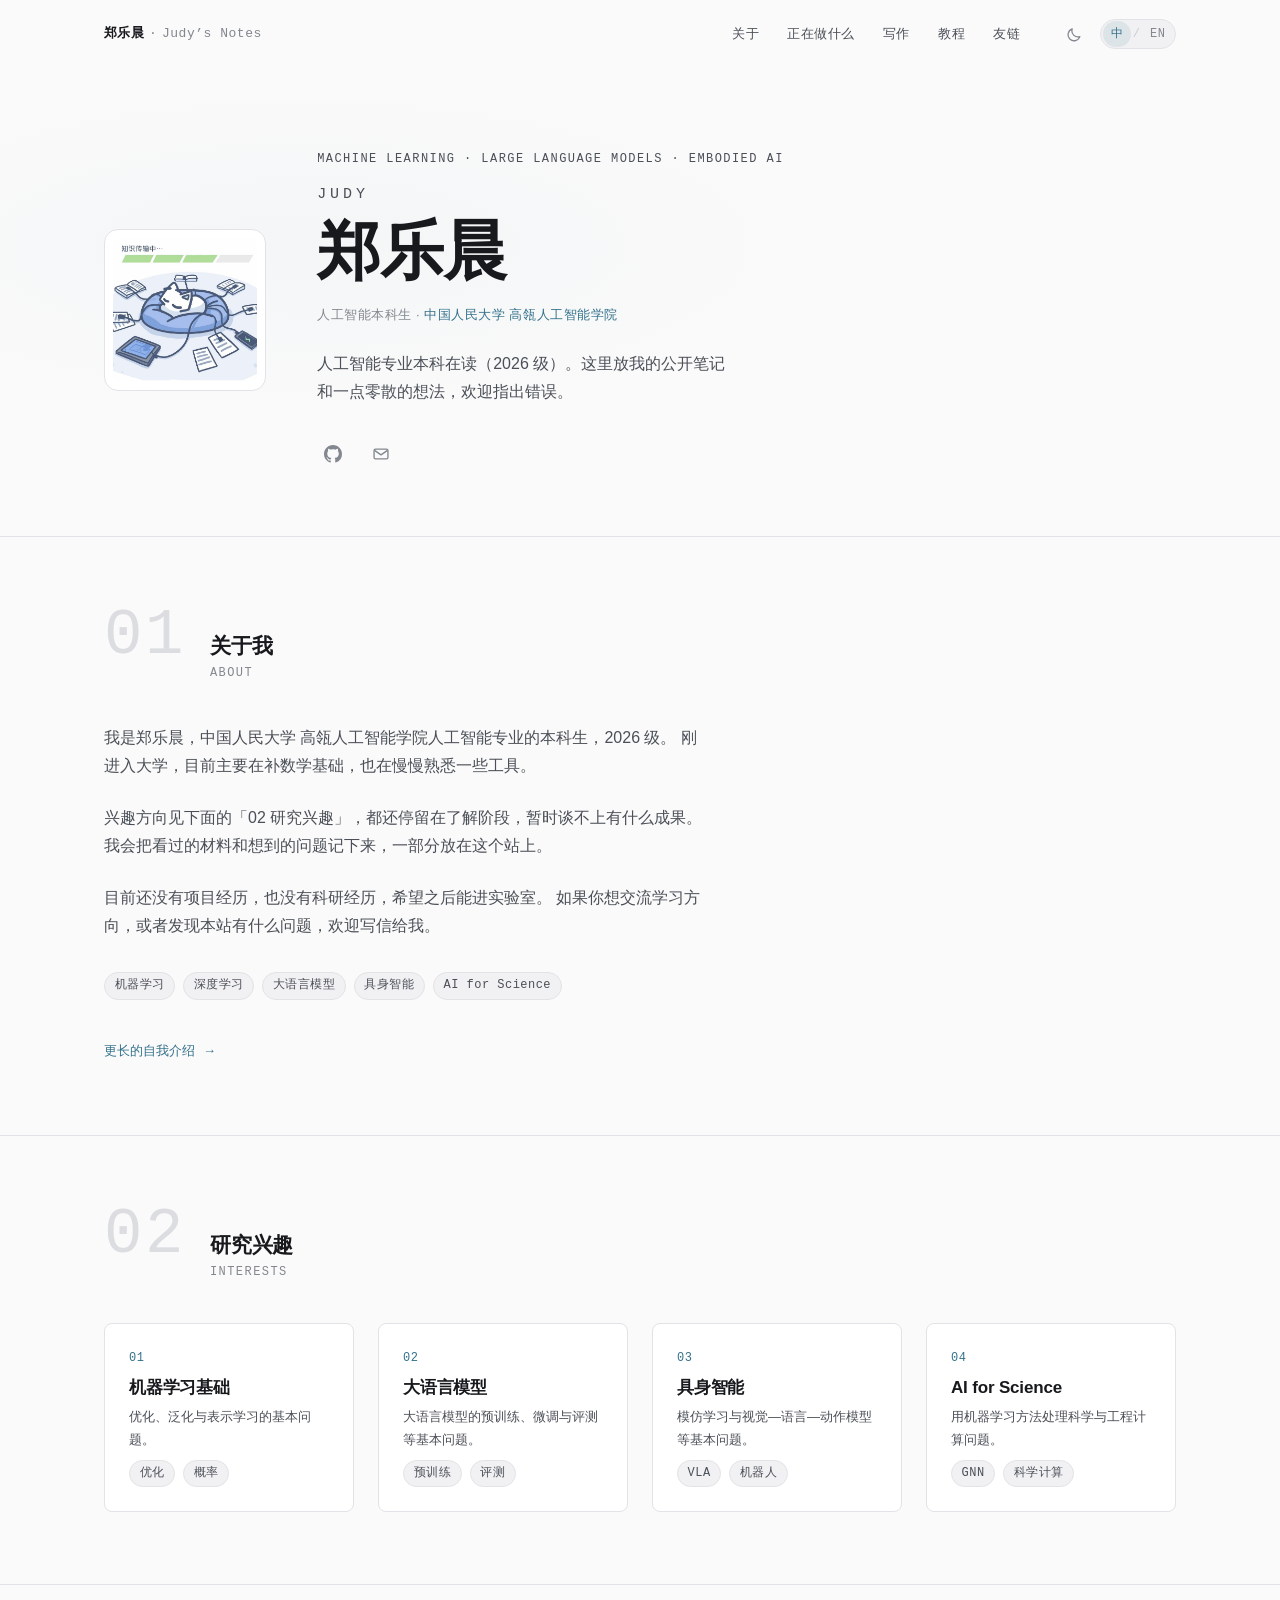
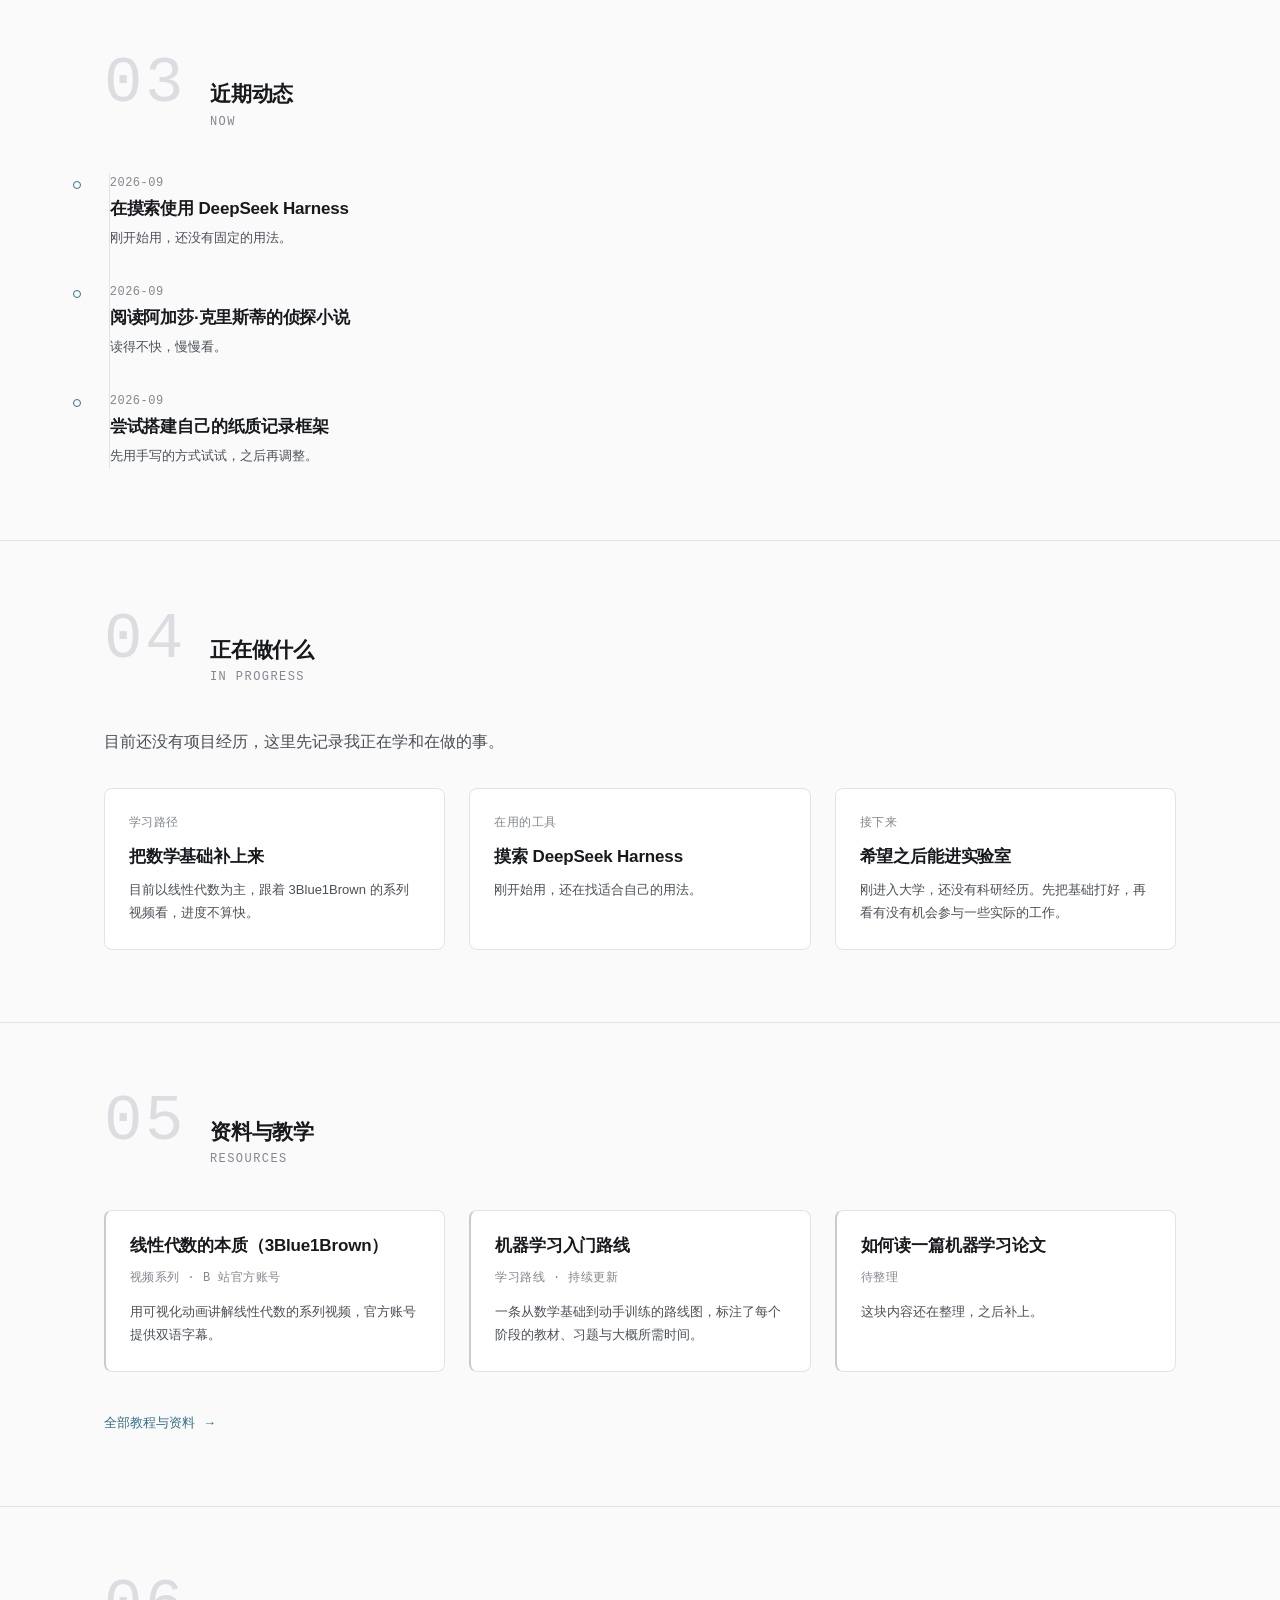
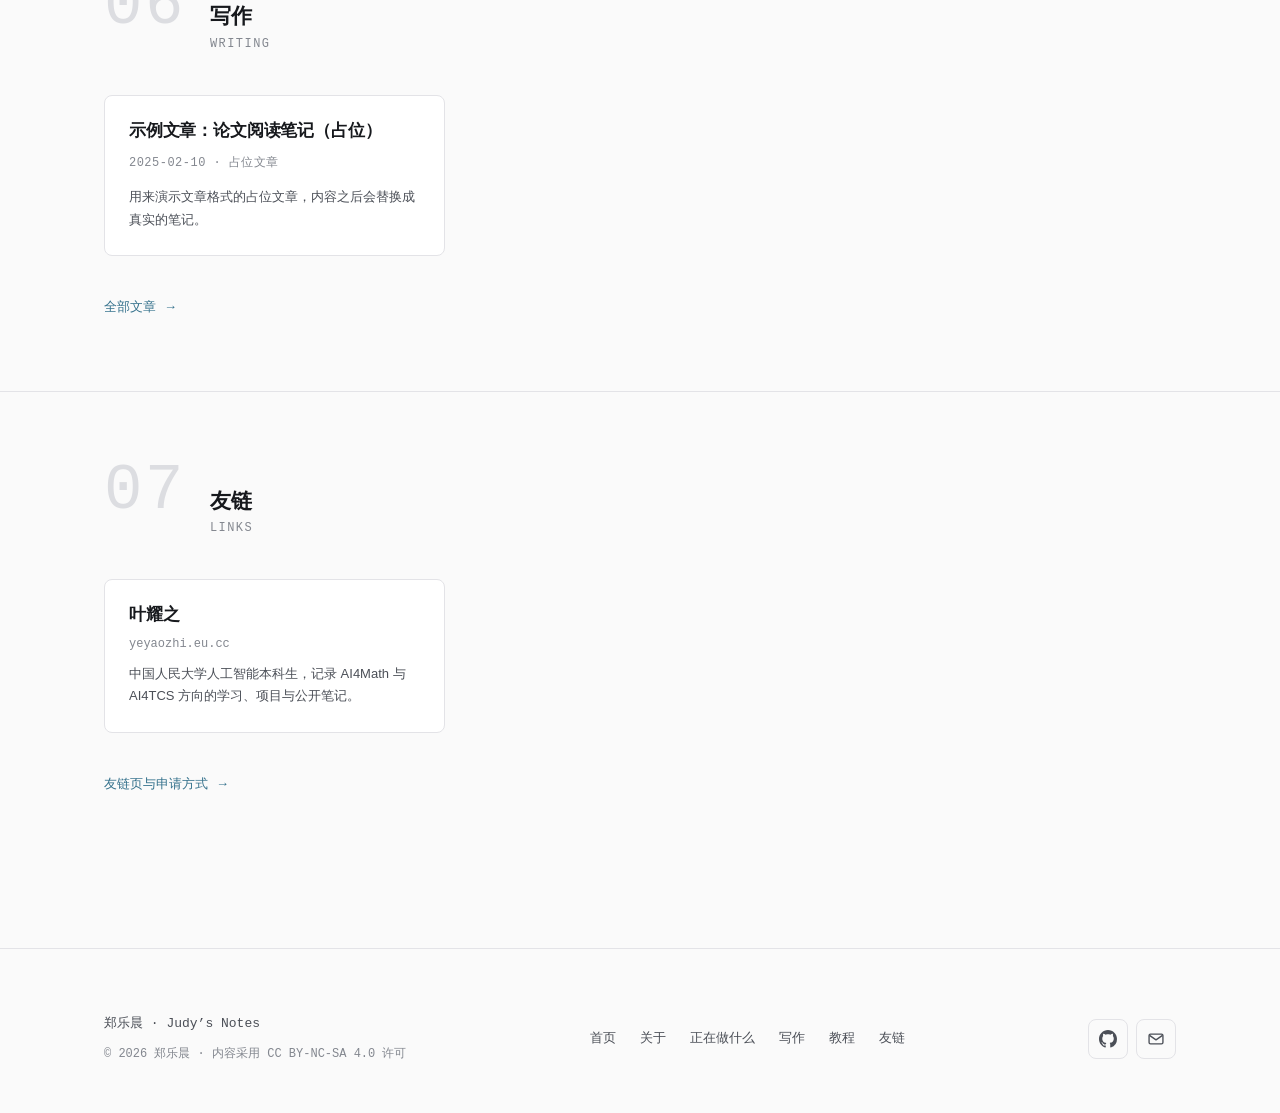
==== index.html @ 28466ba4 "Initial commit" ====
<!DOCTYPE html>
<html lang="zh-CN" data-theme="light">
<head>
  <meta charset="utf-8">
  <meta name="viewport" content="width=device-width, initial-scale=1">
  <title>Judy’s Notes — 郑乐晨的学习笔记</title>
  <!-- TODO: 替换为你的站点简介（搜索引擎与分享卡片会用到） -->
  <meta name="description" content="郑乐晨的个人主页：人工智能本科在读，关注机器学习、大语言模型与具身智能，这里记录公开学习笔记和正在做的事。">
  <meta name="author" content="郑乐晨">
  <link rel="icon" href="assets/img/favicon-32.png" sizes="32x32" type="image/png">
  <link rel="icon" href="assets/img/favicon-16.png" sizes="16x16" type="image/png">
  <link rel="apple-touch-icon" href="assets/img/apple-touch-icon.png">
  <link rel="stylesheet" href="assets/css/tokens.css">
  <link rel="stylesheet" href="assets/css/base.css">
  <link rel="stylesheet" href="assets/css/components.css">
  <script>
    /* 首屏前确定主题，避免深浅色闪烁；同时标记 JS 可用（滚动动画的降级开关） */
    (function () {
      document.documentElement.classList.add('js');
      try {
        var saved = localStorage.getItem('theme');
        var theme = saved || (window.matchMedia('(prefers-color-scheme: dark)').matches ? 'dark' : 'light');
        document.documentElement.setAttribute('data-theme', theme);
      } catch (error) {
        /* 读取失败时保持 CSS 的默认（跟随系统）行为 */
      }
    })();
  </script>
</head>
<body>
  <a class="skip-link" href="#main">跳到主要内容</a>

  <!-- ============================ 顶部导航 ============================ -->
  <header class="site-header" data-site-header>
    <div class="container site-header__inner">
      <a class="site-logo" href="index.html">
        <span class="site-logo__mark">郑乐晨</span>
        <span class="site-logo__sep" aria-hidden="true">·</span>
        <span class="site-logo__name">Judy’s Notes</span>
      </a>

      <nav class="site-nav" id="site-nav" aria-label="主导航" data-site-nav>
        <ul class="site-nav__list">
          <li><a class="site-nav__link" href="index.html#about">关于</a></li>
          <li><a class="site-nav__link" href="index.html#projects">正在做什么</a></li>
          <li><a class="site-nav__link" href="blog/index.html">写作</a></li>
          <li><a class="site-nav__link" href="tutorials/index.html">教程</a></li>
          <li><a class="site-nav__link" href="links/index.html">友链</a></li>
        </ul>
      </nav>

      <div class="site-header__actions">
        <button class="theme-toggle" type="button" data-theme-toggle aria-pressed="false" aria-label="切换到深色主题" title="切换到深色主题">
          <svg class="theme-toggle__icon theme-toggle__icon--moon" viewBox="0 0 20 20" fill="none" stroke="currentColor" stroke-width="1.5" stroke-linecap="round" stroke-linejoin="round" aria-hidden="true" focusable="false">
            <path d="M16.5 12.6A7.2 7.2 0 0 1 7.4 3.5a7.2 7.2 0 1 0 9.1 9.1Z" />
          </svg>
          <svg class="theme-toggle__icon theme-toggle__icon--sun" viewBox="0 0 20 20" fill="none" stroke="currentColor" stroke-width="1.5" stroke-linecap="round" aria-hidden="true" focusable="false">
            <circle cx="10" cy="10" r="3.6" />
            <path d="M10 1.6v2.1M10 16.3v2.1M1.6 10h2.1M16.3 10h2.1M4.1 4.1l1.5 1.5M14.4 14.4l1.5 1.5M15.9 4.1l-1.5 1.5M5.6 14.4l-1.5 1.5" />
          </svg>
        </button>

        <!-- 语言标记：纯占位，暂不实现切换逻辑 -->
        <span class="lang-switch" aria-label="语言切换（占位，暂未启用）">
          <span class="lang-switch__item lang-switch__item--active" lang="zh-CN">中</span>
          <span aria-hidden="true">/</span>
          <span class="lang-switch__item" lang="en">EN</span>
        </span>

        <button class="nav-toggle" type="button" data-nav-toggle aria-expanded="false" aria-controls="site-nav" aria-label="打开导航菜单">
          <span class="nav-toggle__bar" aria-hidden="true"></span>
          <span class="nav-toggle__bar" aria-hidden="true"></span>
          <span class="nav-toggle__bar" aria-hidden="true"></span>
        </button>
      </div>
    </div>
  </header>

  <main id="main">
    <!-- ============================ Hero（左：头像 / 右：文字） ============================ -->
    <section class="hero" aria-labelledby="hero-title hero-name-zh">
      <div class="container hero__inner">
        <div class="hero__avatar">
          <img src="assets/img/avatar.jpg" alt="郑乐晨的头像" width="1280" height="1101">
        </div>

        <div class="hero__text">
          <p class="hero__eyebrow">Machine Learning · Large Language Models · Embodied AI</p>
          <p class="hero__name-en" id="hero-title">Judy</p>
          <h1 class="hero__name-zh" id="hero-name-zh">郑乐晨</h1>
          <p class="hero__tagline">人工智能本科生 · <a href="https://www.ruc.edu.cn/" target="_blank" rel="noopener">中国人民大学 高瓴人工智能学院</a></p>
          <p class="hero__lead">
            人工智能专业本科在读（2026 级）。这里放我的公开笔记和一点零散的想法，欢迎指出错误。
          </p>

          <ul class="hero__socials">
            <li>
              <a class="icon-link" href="https://github.com/zhenglechen123456" aria-label="GitHub 主页" rel="me noopener" target="_blank">
                <svg viewBox="0 0 16 16" fill="currentColor" aria-hidden="true" focusable="false">
                  <path d="M8 0C3.58 0 0 3.58 0 8c0 3.54 2.29 6.53 5.47 7.59.4.07.55-.17.55-.38 0-.19-.01-.82-.01-1.49-2.01.37-2.53-.49-2.69-.94-.09-.23-.48-.94-.82-1.13-.28-.15-.68-.52-.01-.53.63-.01 1.08.58 1.23.82.72 1.21 1.87.87 2.33.66.07-.52.28-.87.51-1.07-1.78-.2-3.64-.89-3.64-3.95 0-.87.31-1.59.82-2.15-.08-.2-.36-1.02.08-2.12 0 0 .67-.21 2.2.82.64-.18 1.32-.27 2-.27s1.36.09 2 .27c1.53-1.04 2.2-.82 2.2-.82.44 1.1.16 1.92.08 2.12.51.56.82 1.27.82 2.15 0 3.07-1.87 3.75-3.65 3.95.29.25.54.73.54 1.48 0 1.07-.01 1.93-.01 2.2 0 .21.15.46.55.38A8.01 8.01 0 0 0 16 8c0-4.42-3.58-8-8-8Z" />
                </svg>
              </a>
            </li>
            <li>
              <a class="icon-link" href="mailto:3539820258@qq.com" aria-label="发送邮件给郑乐晨">
                <svg viewBox="0 0 20 20" fill="none" stroke="currentColor" stroke-width="1.5" stroke-linejoin="round" aria-hidden="true" focusable="false">
                  <rect x="2.3" y="4.6" width="15.4" height="10.8" rx="1.6" />
                  <path d="m2.8 6 7.2 5 7.2-5" />
                </svg>
              </a>
            </li>
          </ul>
        </div>
      </div>
    </section>

    <!-- ============================ 01 关于我 ============================ -->
    <section class="section" id="about" aria-labelledby="about-title">
      <div class="container">
        <header class="section__header reveal">
          <span class="section__numeral" aria-hidden="true">01</span>
          <div>
            <h2 class="section__title" id="about-title">关于我</h2>
            <p class="section__subtitle">About</p>
          </div>
        </header>

        <div class="prose reveal">
          <!-- TODO: 替换为你的自我介绍第 1 段（现在做什么、在哪读书） -->
          <p>
            我是郑乐晨，中国人民大学 高瓴人工智能学院人工智能专业的本科生，2026 级。
            刚进入大学，目前主要在补数学基础，也在慢慢熟悉一些工具。
          </p>
          <!-- TODO: 替换为第 2 段（你的关注点与方法） -->
          <p>
            兴趣方向见下面的「02 研究兴趣」，都还停留在了解阶段，暂时谈不上有什么成果。
            我会把看过的材料和想到的问题记下来，一部分放在这个站上。
          </p>
          <!-- TODO: 替换为第 3 段（你在找什么机会 / 如何联系你） -->
          <p>
            目前还没有项目经历，也没有科研经历，希望之后能进实验室。
            如果你想交流学习方向，或者发现本站有什么问题，欢迎写信给我。
          </p>
        </div>

        <div class="tags tags--block reveal">
          <span class="tag">机器学习</span>
          <span class="tag">深度学习</span>
          <span class="tag">大语言模型</span>
          <span class="tag">具身智能</span>
          <span class="tag">AI for Science</span>
        </div>

        <p class="section__footer reveal">
          <a class="more-link" href="about/index.html">更长的自我介绍</a>
        </p>
      </div>
    </section>

    <!-- ============================ 02 研究兴趣 ============================ -->
    <section class="section" id="interests" aria-labelledby="interests-title">
      <div class="container">
        <header class="section__header reveal">
          <span class="section__numeral" aria-hidden="true">02</span>
          <div>
            <h2 class="section__title" id="interests-title">研究兴趣</h2>
            <p class="section__subtitle">Interests</p>
          </div>
        </header>

        <div class="grid grid--4">
          <article class="card interest reveal">
            <p class="interest__num">01</p>
            <h3 class="card__title">机器学习基础</h3>
            <p class="card__text">
              优化、泛化与表示学习的基本问题。
            </p>
            <div class="tags">
              <span class="tag">优化</span>
              <span class="tag">概率</span>
            </div>
          </article>

          <article class="card interest reveal">
            <p class="interest__num">02</p>
            <h3 class="card__title">大语言模型</h3>
            <p class="card__text">
              大语言模型的预训练、微调与评测等基本问题。
            </p>
            <div class="tags">
              <span class="tag">预训练</span>
              <span class="tag">评测</span>
            </div>
          </article>

          <article class="card interest reveal">
            <p class="interest__num">03</p>
            <h3 class="card__title">具身智能</h3>
            <p class="card__text">
              模仿学习与视觉—语言—动作模型等基本问题。
            </p>
            <div class="tags">
              <span class="tag">VLA</span>
              <span class="tag">机器人</span>
            </div>
          </article>

          <article class="card interest reveal">
            <p class="interest__num">04</p>
            <h3 class="card__title">AI for Science</h3>
            <p class="card__text">
              用机器学习方法处理科学与工程计算问题。
            </p>
            <div class="tags">
              <span class="tag">GNN</span>
              <span class="tag">科学计算</span>
            </div>
          </article>
        </div>
      </div>
    </section>

    <!-- ============================ 03 近期动态 ============================ -->
    <section class="section" id="now" aria-labelledby="now-title">
      <div class="container">
        <header class="section__header reveal">
          <span class="section__numeral" aria-hidden="true">03</span>
          <div>
            <h2 class="section__title" id="now-title">近期动态</h2>
            <p class="section__subtitle">Now</p>
          </div>
        </header>

        <ol class="timeline reveal">
          <li class="timeline__item">
            <p class="timeline__date"><time datetime="2026-09">2026-09</time></p>
            <h3 class="timeline__title">在摸索使用 DeepSeek Harness</h3>
            <p class="timeline__text">
              刚开始用，还没有固定的用法。
            </p>
          </li>
          <li class="timeline__item">
            <p class="timeline__date"><time datetime="2026-09">2026-09</time></p>
            <h3 class="timeline__title">阅读阿加莎·克里斯蒂的侦探小说</h3>
            <p class="timeline__text">
              读得不快，慢慢看。
            </p>
          </li>
          <li class="timeline__item">
            <p class="timeline__date"><time datetime="2026-09">2026-09</time></p>
            <h3 class="timeline__title">尝试搭建自己的纸质记录框架</h3>
            <p class="timeline__text">
              先用手写的方式试试，之后再调整。
            </p>
          </li>
        </ol>
      </div>
    </section>

    <!-- ============================ 04 正在做什么 ============================ -->
    <section class="section" id="projects" aria-labelledby="projects-title">
      <div class="container">
        <header class="section__header reveal">
          <span class="section__numeral" aria-hidden="true">04</span>
          <div>
            <h2 class="section__title" id="projects-title">正在做什么</h2>
            <p class="section__subtitle">In Progress</p>
          </div>
        </header>

        <div class="prose reveal">
          <p>目前还没有项目经历，这里先记录我正在学和在做的事。</p>
        </div>

        <div class="grid grid--3 mt-6">
          <article class="card reveal">
            <p class="card__meta">学习路径</p>
            <h3 class="card__title">把数学基础补上来</h3>
            <p class="card__text">
              目前以线性代数为主，跟着 3Blue1Brown 的系列视频看，进度不算快。
            </p>
          </article>

          <article class="card reveal">
            <p class="card__meta">在用的工具</p>
            <h3 class="card__title">摸索 DeepSeek Harness</h3>
            <p class="card__text">
              刚开始用，还在找适合自己的用法。
            </p>
          </article>

          <article class="card reveal">
            <p class="card__meta">接下来</p>
            <h3 class="card__title">希望之后能进实验室</h3>
            <p class="card__text">
              刚进入大学，还没有科研经历。先把基础打好，再看有没有机会参与一些实际的工作。
            </p>
          </article>
        </div>
      </div>
    </section>

    <!-- ============================ 05 资料与教学 ============================ -->
    <section class="section" id="resources" aria-labelledby="resources-title">
      <div class="container">
        <header class="section__header reveal">
          <span class="section__numeral" aria-hidden="true">05</span>
          <div>
            <h2 class="section__title" id="resources-title">资料与教学</h2>
            <p class="section__subtitle">Resources</p>
          </div>
        </header>

        <div class="grid grid--3">
          <article class="card resource reveal">
            <h3 class="card__title">
              <a class="card__title-link" href="https://space.bilibili.com/88461692" target="_blank" rel="noopener">线性代数的本质（3Blue1Brown）</a>
            </h3>
            <p class="card__meta">视频系列 · B 站官方账号</p>
            <p class="card__text">
              用可视化动画讲解线性代数的系列视频，官方账号提供双语字幕。
            </p>
          </article>

          <!-- TODO: 替换资源卡片内容 -->
          <article class="card resource reveal">
            <h3 class="card__title">
              <a class="card__title-link" href="tutorials/index.html#ml-roadmap">机器学习入门路线</a>
            </h3>
            <p class="card__meta">学习路线 · 持续更新</p>
            <p class="card__text">
              一条从数学基础到动手训练的路线图，标注了每个阶段的教材、习题与大概所需时间。
            </p>
          </article>

          <article class="card resource reveal">
            <h3 class="card__title">
              <a class="card__title-link" href="tutorials/index.html#paper-reading">如何读一篇机器学习论文</a>
            </h3>
            <p class="card__meta">待整理</p>
            <p class="card__text">
              这块内容还在整理，之后补上。
            </p>
          </article>
        </div>

        <p class="section__footer reveal">
          <a class="more-link" href="tutorials/index.html">全部教程与资料</a>
        </p>
      </div>
    </section>

    <!-- ============================ 06 写作 ============================ -->
    <section class="section" id="writing" aria-labelledby="writing-title">
      <div class="container">
        <header class="section__header reveal">
          <span class="section__numeral" aria-hidden="true">06</span>
          <div>
            <h2 class="section__title" id="writing-title">写作</h2>
            <p class="section__subtitle">Writing</p>
          </div>
        </header>

        <div class="grid grid--3">
          <!-- TODO: 替换文章卡片（标题 / 日期 / 阅读时长 / 摘要） -->
          <article class="card reveal">
            <h3 class="card__title">
              <a class="card__title-link" href="blog/posts/paper-reading-notes.html">示例文章：论文阅读笔记（占位）</a>
            </h3>
            <p class="card__meta"><time datetime="2025-02-10">2025-02-10</time> · 占位文章</p>
            <p class="card__text">
              用来演示文章格式的占位文章，内容之后会替换成真实的笔记。
            </p>
          </article>
        </div>

        <p class="section__footer reveal">
          <a class="more-link" href="blog/index.html">全部文章</a>
        </p>
      </div>
    </section>

    <!-- ============================ 07 友链 ============================ -->
    <section class="section" id="links" aria-labelledby="links-title">
      <div class="container">
        <header class="section__header reveal">
          <span class="section__numeral" aria-hidden="true">07</span>
          <div>
            <h2 class="section__title" id="links-title">友链</h2>
            <p class="section__subtitle">Links</p>
          </div>
        </header>

        <div class="grid grid--3">
          <a class="card friend reveal" href="http://yeyaozhi.eu.cc/" target="_blank" rel="noopener">
            <h3 class="friend__name">叶耀之</h3>
            <p class="friend__domain">yeyaozhi.eu.cc</p>
            <p class="friend__desc">中国人民大学人工智能本科生，记录 AI4Math 与 AI4TCS 方向的学习、项目与公开笔记。</p>
          </a>

          <!--
            新增友链：复制下面这个块，改四处（href / 名称 / 域名 / 简介）即可。
            外链务必保留 target="_blank" rel="noopener"。

            <a class="card friend reveal" href="https://对方网址" target="_blank" rel="noopener">
              <h3 class="friend__name">对方名称</h3>
              <p class="friend__domain">显示的域名</p>
              <p class="friend__desc">一句话介绍</p>
            </a>

            完整列表与申请方式见 links/index.html
          -->
        </div>

        <p class="section__footer reveal">
          <a class="more-link" href="links/index.html">友链页与申请方式</a>
        </p>
      </div>
    </section>
  </main>

  <!-- ============================ 页脚 ============================ -->
  <footer class="site-footer">
    <div class="container site-footer__inner">
      <div>
        <p class="site-footer__brand">郑乐晨 · Judy’s Notes</p>
        <p class="site-footer__copy">© <span data-year>2026</span> 郑乐晨 · 内容采用 CC BY-NC-SA 4.0 许可</p>
      </div>

      <nav class="site-footer__nav" aria-label="页脚导航">
        <a href="index.html">首页</a>
        <a href="about/index.html">关于</a>
        <a href="index.html#projects">正在做什么</a>
        <a href="blog/index.html">写作</a>
        <a href="tutorials/index.html">教程</a>
        <a href="links/index.html">友链</a>
      </nav>

      <ul class="site-footer__socials">
        <li>
          <a class="icon-link" href="https://github.com/zhenglechen123456" aria-label="GitHub 主页" rel="me noopener" target="_blank">
            <svg viewBox="0 0 16 16" fill="currentColor" aria-hidden="true" focusable="false">
              <path d="M8 0C3.58 0 0 3.58 0 8c0 3.54 2.29 6.53 5.47 7.59.4.07.55-.17.55-.38 0-.19-.01-.82-.01-1.49-2.01.37-2.53-.49-2.69-.94-.09-.23-.48-.94-.82-1.13-.28-.15-.68-.52-.01-.53.63-.01 1.08.58 1.23.82.72 1.21 1.87.87 2.33.66.07-.52.28-.87.51-1.07-1.78-.2-3.64-.89-3.64-3.95 0-.87.31-1.59.82-2.15-.08-.2-.36-1.02.08-2.12 0 0 .67-.21 2.2.82.64-.18 1.32-.27 2-.27s1.36.09 2 .27c1.53-1.04 2.2-.82 2.2-.82.44 1.1.16 1.92.08 2.12.51.56.82 1.27.82 2.15 0 3.07-1.87 3.75-3.65 3.95.29.25.54.73.54 1.48 0 1.07-.01 1.93-.01 2.2 0 .21.15.46.55.38A8.01 8.01 0 0 0 16 8c0-4.42-3.58-8-8-8Z" />
            </svg>
          </a>
        </li>
        <li>
          <a class="icon-link" href="mailto:3539820258@qq.com" aria-label="发送邮件给郑乐晨">
            <svg viewBox="0 0 20 20" fill="none" stroke="currentColor" stroke-width="1.5" stroke-linejoin="round" aria-hidden="true" focusable="false">
              <rect x="2.3" y="4.6" width="15.4" height="10.8" rx="1.6" />
              <path d="m2.8 6 7.2 5 7.2-5" />
            </svg>
          </a>
        </li>
      </ul>
    </div>
  </footer>

  <button class="to-top" type="button" data-to-top aria-label="回到页面顶部">
    <svg viewBox="0 0 20 20" fill="none" stroke="currentColor" stroke-width="1.6" stroke-linecap="round" stroke-linejoin="round" aria-hidden="true" focusable="false">
      <path d="M10 16.5V4.5M4.8 9.7 10 4.5l5.2 5.2" />
    </svg>
  </button>

  <script src="assets/js/theme.js" defer></script>
  <script src="assets/js/nav.js" defer></script>
  <script src="assets/js/main.js" defer></script>
</body>
</html>
---- assets/css/tokens.css ----
/* ==========================================================================
   tokens.css — 全站设计变量（颜色 / 字体 / 字号 / 间距 / 圆角 / 阴影 / 动效）
   想改配色、字号、留白力度，只需要改这一个文件。
   深浅两套主题：浅色为默认值，深色通过 [data-theme="dark"] 覆盖，
   同时用 prefers-color-scheme 兜底（JS 不可用时也能跟随系统）。
   ========================================================================== */

:root {
  color-scheme: light;

  /* --- 字体栈：中文优先，零外链 --- */
  --font-sans: -apple-system, BlinkMacSystemFont, "Segoe UI", "Noto Sans SC",
    "PingFang SC", "Microsoft YaHei", "Helvetica Neue", Arial, sans-serif;
  --font-mono: ui-monospace, "SF Mono", "SFMono-Regular", Menlo, Consolas,
    "Liberation Mono", "Courier New", monospace;

  /* --- 字号（正文 16px，标题用 clamp 做流式缩放） --- */
  --fs-xs: 0.75rem;      /* 12px 标签、脚注 */
  --fs-sm: 0.8125rem;    /* 13px 元信息、导航 */
  --fs-base: 1rem;       /* 16px 正文 */
  --fs-md: 1.0625rem;    /* 17px 卡片标题 */
  --fs-lg: 1.3125rem;    /* 21px 分区标题 */
  --fs-xl: 1.625rem;     /* 26px 页面标题 */
  --fs-2xl: clamp(1.875rem, 1.5rem + 1.6vw, 2.5rem);
  --fs-numeral: clamp(2.5rem, 1.9rem + 3vw, 4rem);       /* 分区大号编号 01 */

  /* --- 行高与字距 --- */
  --lh-tight: 1.25;
  --lh-snug: 1.5;
  --lh-base: 1.75;
  --ls-wide: 0.12em;
  --ls-mono: 0.04em;

  /* --- 间距（8px 基准） --- */
  --sp-1: 0.25rem;
  --sp-2: 0.5rem;
  --sp-3: 0.75rem;
  --sp-4: 1rem;
  --sp-5: 1.5rem;
  --sp-6: 2rem;
  --sp-7: 2.5rem;
  --sp-8: 3rem;
  --sp-9: 4rem;
  --sp-10: 5rem;
  --sp-11: 7rem;

  /* --- 版心与行宽 --- */
  --container: 71rem;        /* 1136px 内容最大宽度 */
  --container-page: 60rem;   /* 列表 / 文章页 */
  --measure: 68ch;           /* 段落最大宽度 */

  /* --- 圆角 / 边框 --- */
  --radius-sm: 4px;
  --radius-md: 8px;
  --radius-lg: 14px;
  --radius-pill: 999px;
  --border-w: 1px;

  /* --- 动效 --- */
  --ease: cubic-bezier(0.22, 0.61, 0.36, 1);
  --dur-fast: 120ms;
  --dur: 200ms;
  --dur-slow: 460ms;

  /* --- 层级 --- */
  --z-header: 50;
  --z-to-top: 40;

  /* --- 颜色：浅色主题（默认） --- */
  --c-bg: #fafafa;
  --c-bg-elevated: #ffffff;
  --c-bg-subtle: #f1f1f3;
  --c-text: #17191d;
  --c-text-2: #4b4f57;
  --c-text-3: #83878f;
  --c-border: #e3e3e7;
  --c-border-strong: #c9cbd1;
  --c-accent: #34718c;             /* 唯一强调色：低饱和蓝青 */
  --c-accent-hover: #26586e;
  --c-accent-soft: rgba(52, 113, 140, 0.1);
  --c-accent-glow: rgba(52, 113, 140, 0.03);      /* 头图极淡径向光晕 */
  --c-bg-translucent: rgba(250, 250, 250, 0.82);  /* 顶栏滚动后的半透明底 */
  --c-numeral: #dcdde1;            /* 分区大号数字的灰 */
  --c-shadow: 0 1px 2px rgba(20, 22, 26, 0.05);
  --c-shadow-lift: 0 8px 20px -14px rgba(20, 22, 26, 0.35);
}

/* --- 颜色：深色主题 --- */
:root[data-theme="dark"] {
  color-scheme: dark;
  --c-bg: #0f1115;
  --c-bg-elevated: #14171c;
  --c-bg-subtle: #191d23;
  --c-text: #e8e9ec;
  --c-text-2: #a9adb5;
  --c-text-3: #767b85;
  --c-border: #24282f;
  --c-border-strong: #383d46;
  --c-accent: #7bb4ce;
  --c-accent-hover: #9fcbe0;
  --c-accent-soft: rgba(123, 180, 206, 0.14);
  --c-accent-glow: rgba(123, 180, 206, 0.035);
  --c-bg-translucent: rgba(15, 17, 21, 0.78);
  --c-numeral: #262b33;
  --c-shadow: 0 1px 2px rgba(0, 0, 0, 0.45);
  --c-shadow-lift: 0 10px 26px -16px rgba(0, 0, 0, 0.9);
}

/* --- 没有 JS 时跟随系统（有 JS 时 html[data-theme] 会覆盖这里） --- */
@media (prefers-color-scheme: dark) {
  :root:not([data-theme="light"]) {
    color-scheme: dark;
    --c-bg: #0f1115;
    --c-bg-elevated: #14171c;
    --c-bg-subtle: #191d23;
    --c-text: #e8e9ec;
    --c-text-2: #a9adb5;
    --c-text-3: #767b85;
    --c-border: #24282f;
    --c-border-strong: #383d46;
    --c-accent: #7bb4ce;
    --c-accent-hover: #9fcbe0;
    --c-accent-soft: rgba(123, 180, 206, 0.14);
    --c-accent-glow: rgba(123, 180, 206, 0.035);
    --c-bg-translucent: rgba(15, 17, 21, 0.78);
    --c-numeral: #262b33;
    --c-shadow: 0 1px 2px rgba(0, 0, 0, 0.45);
    --c-shadow-lift: 0 10px 26px -16px rgba(0, 0, 0, 0.9);
  }
}
---- assets/css/base.css ----
/* ==========================================================================
   base.css — Reset、排版、链接、容器、正文（.prose）基础样式
   ========================================================================== */

/* ---------- Reset ---------- */
*,
*::before,
*::after {
  box-sizing: border-box;
}

* {
  margin: 0;
}

html {
  -webkit-text-size-adjust: 100%;
  text-size-adjust: 100%;
  scroll-behavior: smooth;
  scroll-padding-top: 6rem; /* 锚点跳转时避开吸顶导航 */
}

body {
  min-height: 100vh;
  background-color: var(--c-bg);
  color: var(--c-text);
  font-family: var(--font-sans);
  font-size: var(--fs-base);
  line-height: var(--lh-base);
  -webkit-font-smoothing: antialiased;
  -moz-osx-font-smoothing: grayscale;
  overflow-wrap: break-word;
}

img,
svg,
video,
canvas {
  display: block;
  max-width: 100%;
}

img {
  height: auto;
}

button,
input,
select,
textarea {
  font: inherit;
  color: inherit;
}

button {
  background: none;
  border: 0;
  padding: 0;
  cursor: pointer;
}

ul[class],
ol[class] {
  list-style: none;
  padding: 0;
}

/* ---------- 标题与段落 ---------- */
h1,
h2,
h3,
h4 {
  font-weight: 600;
  line-height: var(--lh-tight);
  letter-spacing: -0.01em;
}

p {
  max-width: var(--measure); /* 正文约 68ch，保证可读性 */
}

/* ---------- 链接 ---------- */
a {
  color: var(--c-accent);
  text-decoration: none;
  text-underline-offset: 0.22em;
  text-decoration-thickness: 1px;
  transition: color var(--dur-fast) var(--ease);
}

a:hover {
  color: var(--c-accent-hover);
  text-decoration: underline;
}

/* 键盘可聚焦：只在键盘导航时出现焦点环 */
:focus-visible {
  outline: 2px solid var(--c-accent);
  outline-offset: 3px;
  border-radius: var(--radius-sm);
}

::selection {
  background-color: var(--c-accent-soft);
  color: var(--c-text);
}

/* ---------- 布局容器 ---------- */
.container {
  width: 100%;
  max-width: var(--container);
  margin-inline: auto;
  padding-inline: var(--sp-6);
}

.container--page {
  max-width: var(--container-page);
}

/* 跳到主内容（仅键盘聚焦时可见） */
.skip-link {
  position: absolute;
  top: var(--sp-2);
  left: var(--sp-2);
  z-index: 100;
  padding: var(--sp-2) var(--sp-4);
  background-color: var(--c-bg-elevated);
  border: var(--border-w) solid var(--c-accent);
  border-radius: var(--radius-md);
  font-size: var(--fs-sm);
  transform: translateY(-200%);
}

.skip-link:focus {
  transform: translateY(0);
}

/* 仅供屏幕阅读器 */
.visually-hidden {
  position: absolute !important;
  width: 1px;
  height: 1px;
  margin: -1px;
  padding: 0;
  overflow: hidden;
  clip: rect(0 0 0 0);
  clip-path: inset(50%);
  white-space: nowrap;
  border: 0;
}

/* ---------- 工具类 ---------- */
.mono {
  font-family: var(--font-mono);
  letter-spacing: var(--ls-mono);
}

.text-muted {
  color: var(--c-text-3);
}

.text-secondary {
  color: var(--c-text-2);
}

.eyebrow {
  font-family: var(--font-mono);
  font-size: var(--fs-xs);
  letter-spacing: var(--ls-wide);
  text-transform: uppercase;
  color: var(--c-text-3);
}

.accent-rule {
  display: block;
  width: 2.5rem;
  height: 2px;
  background-color: var(--c-accent);
  border: 0;
}

/* 少量间距工具类，避免在 HTML 里写内联样式 */
.mt-4 {
  margin-top: var(--sp-4);
}

.mt-6 {
  margin-top: var(--sp-6);
}

.mt-8 {
  margin-top: var(--sp-8);
}

/* ---------- 正文排版（文章 / 长文页面） ---------- */
.prose {
  max-width: var(--measure);
  color: var(--c-text-2);
}

.prose > * + * {
  margin-top: var(--sp-5);
}

.prose h2 {
  margin-top: var(--sp-8);
  font-size: var(--fs-xl);
  color: var(--c-text);
}

.prose h3 {
  margin-top: var(--sp-6);
  font-size: var(--fs-lg);
  color: var(--c-text);
}

.prose h2 + p,
.prose h3 + p {
  margin-top: var(--sp-3);
}

.prose strong {
  color: var(--c-text);
  font-weight: 600;
}

.prose ul,
.prose ol {
  padding-left: 1.4em;
  display: flex;
  flex-direction: column;
  gap: var(--sp-2);
}

.prose li::marker {
  color: var(--c-text-3);
}

.prose a {
  text-decoration: underline;
  text-decoration-color: var(--c-border-strong);
}

.prose a:hover {
  text-decoration-color: var(--c-accent);
}

.prose blockquote {
  padding-left: var(--sp-5);
  border-left: 2px solid var(--c-accent);
  color: var(--c-text-3);
  font-style: normal;
}

.prose code {
  font-family: var(--font-mono);
  font-size: 0.875em;
  padding: 0.1em 0.35em;
  background-color: var(--c-bg-subtle);
  border: var(--border-w) solid var(--c-border);
  border-radius: var(--radius-sm);
}

.prose pre {
  overflow-x: auto;
  padding: var(--sp-5);
  background-color: var(--c-bg-subtle);
  border: var(--border-w) solid var(--c-border);
  border-radius: var(--radius-md);
  font-size: var(--fs-sm);
  line-height: var(--lh-snug);
}

.prose pre code {
  padding: 0;
  background: none;
  border: 0;
  font-size: inherit;
}

.prose hr {
  height: 1px;
  border: 0;
  background-color: var(--c-border);
  margin-block: var(--sp-8);
}

.prose img {
  border: var(--border-w) solid var(--c-border);
  border-radius: var(--radius-md);
}

/* ---------- 尊重系统的减弱动效设置 ---------- */
@media (prefers-reduced-motion: reduce) {
  html {
    scroll-behavior: auto;
  }

  *,
  *::before,
  *::after {
    animation-duration: 0.001ms !important;
    animation-iteration-count: 1 !important;
    transition-duration: 0.001ms !important;
    scroll-behavior: auto !important;
  }
}
---- assets/css/components.css ----
/* ==========================================================================
   components.css — 导航、Hero、分区、卡片、时间线、标签、页脚等组件
   命名：BEM 风格的短横线（block__element--modifier）
   ========================================================================== */

/* --------------------------------------------------------------------------
   1. 吸顶导航
   -------------------------------------------------------------------------- */
.site-header {
  position: sticky;
  top: 0;
  z-index: var(--z-header);
  /* 未滚动：完全透明，与页面底色融为一体 */
  background-color: transparent;
  border-bottom: var(--border-w) solid transparent;
  transition: background-color var(--dur) var(--ease), border-color var(--dur) var(--ease),
    box-shadow var(--dur) var(--ease);
}

/* nav.js 在滚动超过 24px 后加上的类：半透明底 + 模糊 + 细线 */
.site-header.is-scrolled {
  background-color: var(--c-bg-translucent);
  -webkit-backdrop-filter: blur(8px);
  backdrop-filter: blur(8px);
  border-bottom-color: var(--c-border);
  box-shadow: var(--c-shadow);
}

/* 不支持 backdrop-filter 的浏览器：回退成不透明底，避免文字糊在一起 */
@supports not ((backdrop-filter: blur(2px)) or (-webkit-backdrop-filter: blur(2px))) {
  .site-header.is-scrolled {
    background-color: var(--c-bg);
  }
}

/* 移动端菜单展开时锁定页面滚动（nav.js 负责加/去类，关闭一定恢复） */
body.nav-open {
  overflow: hidden;
}

.site-header__inner {
  display: flex;
  align-items: center;
  gap: var(--sp-3);
  min-height: 4.25rem;
}

/* --- Logo：中文名 600 + 正文色，后缀 400 + 次级灰 --- */
.site-logo {
  display: inline-flex;
  align-items: baseline;
  gap: 0.4em;
  font-size: var(--fs-sm);
  white-space: nowrap;
}

.site-logo__mark {
  font-family: var(--font-sans);
  font-weight: 600;
  letter-spacing: 0.02em;
  color: var(--c-text);
}

.site-logo__sep,
.site-logo__name {
  font-family: var(--font-mono);
  font-weight: 400;
  color: var(--c-text-3);
}

.site-logo__name {
  letter-spacing: var(--ls-mono);
}

/* Logo 整体 hover：统一过渡到强调色，不加下划线 */
.site-logo:hover {
  text-decoration: none;
}

.site-logo:hover .site-logo__mark,
.site-logo:hover .site-logo__sep,
.site-logo:hover .site-logo__name {
  color: var(--c-accent);
}

.site-nav {
  margin-left: auto;
}

.site-nav__list {
  display: flex;
  align-items: center;
  gap: clamp(1.1rem, 2.2vw, 1.75rem);
}

.site-nav__link {
  position: relative;
  display: inline-block;
  padding-block: 0.45rem;
  color: var(--c-text-2);
  font-size: var(--fs-sm);
  font-weight: 450;
  letter-spacing: 0.04em;
  transition: color var(--dur) var(--ease);
}

/* 下划线用伪元素 scaleX 从左到右展开，不用 text-decoration */
.site-nav__link::after {
  content: "";
  position: absolute;
  left: 0;
  right: 0;
  bottom: 0.15rem;
  height: 1px;
  background-color: var(--c-accent);
  transform: scaleX(0);
  transform-origin: left center;
  transition: transform var(--dur) var(--ease);
}

.site-nav__link:hover {
  color: var(--c-accent);
  text-decoration: none;
}

.site-nav__link:hover::after,
.site-nav__link:focus-visible::after {
  transform: scaleX(1);
}

/* 当前页（is-active / aria-current）与当前分区（is-current-section，scroll-spy）
   共用同一条下划线规则，避免两套重复定义 */
.site-nav__link.is-active,
.site-nav__link.is-current-section,
.site-nav__link[aria-current="page"],
.site-nav__link[aria-current="true"] {
  color: var(--c-accent);
}

.site-nav__link.is-active::after,
.site-nav__link.is-current-section::after,
.site-nav__link[aria-current="page"]::after,
.site-nav__link[aria-current="true"]::after {
  transform: scaleX(1);
}

/* 键盘焦点：强调色描边 */
.site-logo:focus-visible,
.site-nav__link:focus-visible,
.theme-toggle:focus-visible,
.nav-toggle:focus-visible,
.lang-switch:focus-visible {
  outline: 2px solid var(--c-accent);
  outline-offset: 4px;
  border-radius: var(--radius-sm);
}

.site-header__actions {
  display: flex;
  align-items: center;
  gap: var(--sp-2);
  margin-left: var(--sp-5);
}

/* --- 主题切换按钮：无边框图标按钮，两个图标叠加旋转淡入淡出 --- */
.theme-toggle {
  position: relative;
  display: inline-flex;
  align-items: center;
  justify-content: center;
  width: 2.25rem;
  height: 2.25rem;
  color: var(--c-text-3);
  border-radius: var(--radius-md);
  transition: color var(--dur) var(--ease), background-color var(--dur) var(--ease);
}

.theme-toggle:hover {
  color: var(--c-accent);
  background-color: var(--c-accent-soft);
}

.theme-toggle__icon {
  position: absolute;
  inset: 0;
  margin: auto;
  width: 1.05rem;
  height: 1.05rem;
  transition: opacity 250ms var(--ease), transform 250ms var(--ease);
}

.theme-toggle__icon--moon {
  opacity: 1;
  transform: rotate(0deg) scale(1);
}

.theme-toggle__icon--sun {
  opacity: 0;
  transform: rotate(90deg) scale(0.8);
}

:root[data-theme="dark"] .theme-toggle__icon--moon {
  opacity: 0;
  transform: rotate(-90deg) scale(0.8);
}

:root[data-theme="dark"] .theme-toggle__icon--sun {
  opacity: 1;
  transform: rotate(0deg) scale(1);
}

/* 没有 JS 时跟随系统：图标状态也要跟着系统走，避免深色下还显示月亮 */
@media (prefers-color-scheme: dark) {
  :root:not([data-theme="light"]) .theme-toggle__icon--moon {
    opacity: 0;
    transform: rotate(-90deg) scale(0.8);
  }

  :root:not([data-theme="light"]) .theme-toggle__icon--sun {
    opacity: 1;
    transform: rotate(0deg) scale(1);
  }
}

/* --- 语言标记：不可用占位，但外观做成小切换控件 --- */
.lang-switch {
  display: inline-flex;
  align-items: center;
  gap: 0.1rem;
  padding: 0.1rem;
  font-family: var(--font-mono);
  font-size: var(--fs-xs);
  letter-spacing: var(--ls-mono);
  color: var(--c-text-3);
  background-color: var(--c-bg-subtle);
  border: var(--border-w) solid var(--c-border);
  border-radius: var(--radius-pill);
}

.lang-switch__item {
  padding: 0.15rem 0.5rem;
  border-radius: var(--radius-pill);
  transition: color var(--dur) var(--ease), background-color var(--dur) var(--ease);
}

.lang-switch__item--active {
  color: var(--c-accent);
  background-color: var(--c-accent-soft);
}

/* 中间的分隔斜杠 */
.lang-switch > span[aria-hidden="true"] {
  color: var(--c-border-strong);
}

/* hover 反馈：未选中的那一项变深一点（占位控件，点击无行为） */
.lang-switch:hover .lang-switch__item:not(.lang-switch__item--active) {
  color: var(--c-text-2);
}

/* --- 汉堡按钮（≤768px 显示）：三条细线，展开时形变成 X --- */
.nav-toggle {
  display: none;
  flex-direction: column;
  align-items: center;
  justify-content: center;
  gap: 4px;
  width: 2.25rem;
  height: 2.25rem;
  color: var(--c-text-2);
  border-radius: var(--radius-md);
  transition: color var(--dur) var(--ease), background-color var(--dur) var(--ease);
}

.nav-toggle:hover {
  color: var(--c-text);
  background-color: var(--c-bg-subtle);
}

.nav-toggle__bar {
  display: block;
  width: 1rem;
  height: 1px;
  background-color: currentColor;
  transition: transform var(--dur) var(--ease), opacity var(--dur-fast) var(--ease);
}

.site-header.is-nav-open .nav-toggle__bar:nth-child(1) {
  transform: translateY(5px) rotate(45deg);
}

.site-header.is-nav-open .nav-toggle__bar:nth-child(2) {
  opacity: 0;
}

.site-header.is-nav-open .nav-toggle__bar:nth-child(3) {
  transform: translateY(-5px) rotate(-45deg);
}

/* --------------------------------------------------------------------------
   2. Hero（左：方形头像 / 右：竖排文字块，垂直居中）
   -------------------------------------------------------------------------- */
.hero {
  position: relative;
  isolation: isolate; /* 让 ::before 的极淡光晕只作用在本区域内 */
  padding-block: clamp(3.5rem, 7vw, 5rem) clamp(2.5rem, 5vw, 4rem);
}

/* 唯一的克制装饰：一层透明度 0.03 的径向光晕 */
.hero::before {
  content: "";
  position: absolute;
  inset: 0;
  z-index: -1;
  pointer-events: none;
  background-image: radial-gradient(58% 52% at 24% 38%, var(--c-accent-glow), transparent 72%);
}

.hero__inner {
  display: grid;
  /* 左列头像（按内容宽度），右列文字块 */
  grid-template-columns: auto minmax(0, 1fr);
  align-items: center;
  gap: clamp(2.5rem, 4vw, 3.5rem); /* 40px ~ 56px */
}

.hero__text {
  min-width: 0; /* 防止长字符串撑破网格列 */
}

.hero__eyebrow {
  font-family: var(--font-mono);
  font-size: var(--fs-xs);
  letter-spacing: var(--ls-wide);
  text-transform: uppercase;
  color: var(--c-text-2); /* 强调色只留给链接与 hover */
}

/* 英文署名：小号等宽 + 超宽字距，靠字距撑住一行（标签是 <p>） */
.hero__name-en {
  margin-top: var(--sp-4);
  margin-right: -0.26em; /* 抵消最后一个字母的字距 */
  max-width: none; /* base.css 对 p 有 68ch 限宽，这里显式取消，署名行不被限宽影响 */
  font-family: var(--font-mono);
  font-size: 0.9375rem; /* 15px，保持小号 */
  font-weight: 500;
  line-height: 1.2;
  letter-spacing: 0.26em;
  text-transform: uppercase;
  color: var(--c-text-2);
}

/* 中文姓名：页面唯一的 h1，也是首屏最大的元素。
   类选择器（0,1,0）优先级高于 base.css 的 h1（0,0,1）与浏览器默认样式，
   因此字号 / 字重 / 行高 / 字距全部在这里生效，无需额外 reset；
   margin 由 base.css 的通配规则（margin: 0）兜底，这里只加重上边距。 */
.hero__name-zh {
  margin-top: var(--sp-3);
  font-size: clamp(2.25rem, 6vw, 4rem);
  font-weight: 700;
  line-height: 1.12;
  letter-spacing: -0.02em; /* 中文大字需要收紧 */
  color: var(--c-text);
}

.hero__tagline {
  margin-top: var(--sp-4);
  font-size: var(--fs-sm);
  line-height: 1.7;
  letter-spacing: var(--ls-mono);
  color: var(--c-text-3);
}

/* 学校名：强调色链接，默认无下划线，hover 才出现 */
.hero__tagline a {
  color: var(--c-accent);
  text-decoration: none;
  text-underline-offset: 0.22em;
}

.hero__tagline a:hover {
  text-decoration: underline;
}

.hero__lead {
  margin-top: var(--sp-5);
  color: var(--c-text-2);
  max-width: 46ch;
}

.hero__socials {
  display: flex;
  flex-wrap: wrap;
  align-items: center;
  gap: var(--sp-4); /* 约 16px */
  margin-top: var(--sp-6);
}

/* 头图里的社交图标：细线、灰、无边框，hover 变强调色 + 上移 1px */
.hero__socials .icon-link {
  width: 2rem;
  height: 2rem;
  color: var(--c-text-3);
  border-color: transparent;
  background-color: transparent;
}

.hero__socials .icon-link:hover {
  color: var(--c-accent);
  border-color: transparent;
  transform: translateY(-1px);
}

.hero__socials .icon-link svg {
  width: 1.125rem; /* 18px */
  height: 1.125rem;
}

/* 方形头像 + 细边框，尺寸克制 */
.hero__avatar {
  padding: var(--sp-2);
  background-color: var(--c-bg-elevated);
  border: var(--border-w) solid var(--c-border);
  border-radius: var(--radius-lg);
}

.hero__avatar img {
  width: clamp(7rem, 13vw, 9rem); /* 112px ~ 144px */
  height: clamp(7rem, 13vw, 9rem);
  border-radius: var(--radius-md);
}

/* 卡片里用的头像版本（关于页的联系卡片，保持原来的圆形） */
.hero__avatar--card {
  margin-bottom: var(--sp-2);
  align-self: flex-start;
  border-radius: var(--radius-pill);
}

.hero__avatar--card img {
  width: 6rem;
  height: 6rem;
  border-radius: var(--radius-pill);
}

/* 真实头像是 1280×1101 的横向图（比例约 1.16:1），而上面两个容器是方形 / 圆形。
   用 object-fit: cover 居中裁切，避免被硬拉伸变形；方形/圆形裁切横向图会各裁掉
   左右约 13% 的画面，裁切是否可接受需要站主目视确认（见 README「已知取舍」）。 */
.hero__avatar img,
.hero__avatar--card img {
  object-fit: cover;
  object-position: center;
}

/* 图标链接（GitHub / 邮箱 / RSS） */
.icon-link {
  display: inline-flex;
  align-items: center;
  justify-content: center;
  width: 2.5rem;
  height: 2.5rem;
  color: var(--c-text-2);
  border: var(--border-w) solid var(--c-border);
  border-radius: var(--radius-md);
  transition: color var(--dur) var(--ease), border-color var(--dur) var(--ease),
    transform var(--dur) var(--ease);
}

.icon-link:hover {
  color: var(--c-accent);
  border-color: var(--c-accent);
  transform: translateY(-2px);
  text-decoration: none;
}

.icon-link svg {
  width: 1.125rem;
  height: 1.125rem;
}

/* --------------------------------------------------------------------------
   3. 分区与编号标题
   -------------------------------------------------------------------------- */
.section {
  padding-block: clamp(2.5rem, 6vw, 4.5rem);
  border-top: var(--border-w) solid var(--c-border);
}

.section--flush {
  border-top: 0;
}

.section__header {
  display: flex;
  align-items: baseline;
  gap: var(--sp-5);
  margin-bottom: var(--sp-7);
}

.section__numeral {
  font-family: var(--font-mono);
  font-size: var(--fs-numeral);
  font-weight: 400;
  line-height: 0.85;
  letter-spacing: var(--ls-mono);
  color: var(--c-numeral);
  user-select: none;
}

.section__title {
  font-size: var(--fs-lg);
}

.section__subtitle {
  margin-top: var(--sp-1);
  font-family: var(--font-mono);
  font-size: var(--fs-xs);
  letter-spacing: var(--ls-wide);
  text-transform: uppercase;
  color: var(--c-text-3);
}

.section__footer {
  margin-top: var(--sp-7);
  font-size: var(--fs-sm);
}

/* 更多链接：带箭头的文字链接 */
.more-link {
  display: inline-flex;
  align-items: center;
  gap: var(--sp-2);
  font-size: var(--fs-sm);
}

.more-link::after {
  content: "→";
  transition: transform var(--dur) var(--ease);
}

.more-link:hover {
  text-decoration: none;
}

.more-link:hover::after {
  transform: translateX(3px);
}

/* --------------------------------------------------------------------------
   4. 网格与卡片
   -------------------------------------------------------------------------- */
.grid {
  display: grid;
  gap: var(--sp-5);
}

.grid--2 {
  grid-template-columns: repeat(2, minmax(0, 1fr));
}

.grid--3 {
  grid-template-columns: repeat(3, minmax(0, 1fr));
}

.grid--4 {
  grid-template-columns: repeat(4, minmax(0, 1fr));
}

.card {
  position: relative;
  display: flex;
  flex-direction: column;
  gap: var(--sp-3);
  padding: var(--sp-5);
  color: var(--c-text); /* 卡片内默认正文色，内部链接仍保留自己的颜色 */
  background-color: var(--c-bg-elevated);
  border: var(--border-w) solid var(--c-border);
  border-radius: var(--radius-md);
  transition: transform var(--dur) var(--ease), border-color var(--dur) var(--ease),
    box-shadow var(--dur) var(--ease);
}

/* 卡片 hover：轻微抬升 + 边框变强调色，禁止重阴影 */
.card:hover {
  transform: translateY(-2px);
  border-color: var(--c-accent);
  box-shadow: var(--c-shadow-lift);
}

.card__title {
  font-size: var(--fs-md);
  color: var(--c-text);
}

.card__title-link {
  color: inherit;
}

/* 让整张卡片可点击（卡片内只有一个主链接时使用） */
.card__title-link::after {
  content: "";
  position: absolute;
  inset: 0;
  border-radius: inherit;
}

.card:hover .card__title-link {
  color: var(--c-accent);
}

/* 卡片标题链接不做下划线，避免 hover 时整块文字都被划到 */
.card__title-link:hover {
  text-decoration: none;
}

.card__meta {
  font-family: var(--font-mono);
  font-size: var(--fs-xs);
  letter-spacing: var(--ls-mono);
  color: var(--c-text-3);
}

.card__text {
  font-size: var(--fs-sm);
  line-height: var(--lh-base);
  color: var(--c-text-2);
  max-width: 62ch;
}

.card__index {
  font-family: var(--font-mono);
  font-size: var(--fs-xs);
  color: var(--c-text-3);
}

.card__links {
  display: flex;
  flex-wrap: wrap;
  gap: var(--sp-4);
  margin-top: auto;
  padding-top: var(--sp-2);
  font-size: var(--fs-sm);
}

.card__links a {
  position: relative;
  z-index: 1; /* 保证副链接不会被通栏链接盖住 */
}

/* 兴趣卡片：编号 + 标题 + 说明 */
.interest {
  gap: var(--sp-2);
}

.interest__num {
  font-family: var(--font-mono);
  font-size: var(--fs-xs);
  color: var(--c-accent);
  letter-spacing: var(--ls-mono);
}

/* 资源卡片左侧的强调细线 */
.resource {
  border-left: 2px solid var(--c-border-strong);
}

.resource:hover {
  border-left-color: var(--c-accent);
}

/* --------------------------------------------------------------------------
   5. 标签
   -------------------------------------------------------------------------- */
.tags {
  display: flex;
  flex-wrap: wrap;
  gap: var(--sp-2);
}

.tag {
  display: inline-block;
  padding: 0.15rem 0.6rem;
  font-family: var(--font-mono);
  font-size: var(--fs-xs);
  letter-spacing: var(--ls-mono);
  color: var(--c-text-2);
  background-color: var(--c-bg-subtle);
  border: var(--border-w) solid var(--c-border);
  border-radius: var(--radius-pill);
}

.tag--accent {
  color: var(--c-accent);
  background-color: var(--c-accent-soft);
  border-color: transparent;
}

/* 关键词行与正文之间留出间距 */
.tags--block {
  margin-top: var(--sp-6);
}

/* --------------------------------------------------------------------------
   6. 时间线
   -------------------------------------------------------------------------- */
.timeline {
  margin-left: 0.3rem;
  padding-left: var(--sp-6);
  border-left: var(--border-w) solid var(--c-border);
  display: flex;
  flex-direction: column;
  gap: var(--sp-6);
}

.timeline__item {
  position: relative;
}

.timeline__item::before {
  content: "";
  position: absolute;
  top: 0.55rem;
  left: calc(var(--sp-6) * -1 - 4.5px);
  width: 8px;
  height: 8px;
  background-color: var(--c-bg);
  border: var(--border-w) solid var(--c-accent);
  border-radius: var(--radius-pill);
}

.timeline__date {
  font-family: var(--font-mono);
  font-size: var(--fs-xs);
  letter-spacing: var(--ls-mono);
  color: var(--c-text-3);
}

.timeline__title {
  margin-top: var(--sp-1);
  font-size: var(--fs-md);
}

.timeline__text {
  margin-top: var(--sp-2);
  font-size: var(--fs-sm);
  color: var(--c-text-2);
}

/* --------------------------------------------------------------------------
   7. 友链
   -------------------------------------------------------------------------- */
.friend {
  gap: var(--sp-2);
}

/* 整张卡片是一个 <a>：hover 时不要给内部文字加下划线 */
.friend:hover {
  text-decoration: none;
}

.friend:hover .friend__name {
  color: var(--c-accent);
}

.friend__name {
  font-size: var(--fs-md);
}

.friend__domain {
  font-family: var(--font-mono);
  font-size: var(--fs-xs);
  color: var(--c-text-3);
}

.friend__desc {
  font-size: var(--fs-sm);
  color: var(--c-text-2);
}

/* --------------------------------------------------------------------------
   8. 页面头（列表页 / 关于页）
   -------------------------------------------------------------------------- */
.page-header {
  padding-block: clamp(2.5rem, 7vw, 4.5rem) clamp(2rem, 4vw, 3rem);
  border-bottom: var(--border-w) solid var(--c-border);
}

.page-header__eyebrow {
  font-family: var(--font-mono);
  font-size: var(--fs-xs);
  letter-spacing: var(--ls-wide);
  text-transform: uppercase;
  color: var(--c-accent);
}

.page-header__title {
  margin-top: var(--sp-3);
  font-size: var(--fs-2xl);
}

.page-header__lead {
  margin-top: var(--sp-4);
  color: var(--c-text-2);
  max-width: 54ch;
}

/* 面包屑 */
.breadcrumb {
  display: flex;
  flex-wrap: wrap;
  align-items: center;
  gap: var(--sp-2);
  font-family: var(--font-mono);
  font-size: var(--fs-xs);
  color: var(--c-text-3);
}

.breadcrumb a {
  color: var(--c-text-3);
}

.breadcrumb a:hover {
  color: var(--c-accent);
}

/* --------------------------------------------------------------------------
   9. 文章页
   -------------------------------------------------------------------------- */
.article {
  padding-block: clamp(2.5rem, 6vw, 4rem) var(--sp-10);
}

.article__header {
  padding-bottom: var(--sp-6);
  border-bottom: var(--border-w) solid var(--c-border);
}

.article__title {
  margin-top: var(--sp-4);
  font-size: var(--fs-2xl);
  max-width: 26ch;
}

.article__meta {
  display: flex;
  flex-wrap: wrap;
  align-items: center;
  gap: var(--sp-4);
  margin-top: var(--sp-5);
  font-family: var(--font-mono);
  font-size: var(--fs-xs);
  color: var(--c-text-3);
}

.article__body {
  margin-top: var(--sp-8);
}

.article__footer {
  margin-top: var(--sp-10);
  padding-top: var(--sp-6);
  border-top: var(--border-w) solid var(--c-border);
}

.post-nav {
  display: flex;
  flex-wrap: wrap;
  justify-content: space-between;
  gap: var(--sp-5);
  font-size: var(--fs-sm);
}

/* --------------------------------------------------------------------------
   10. 空状态 / 提示条
   -------------------------------------------------------------------------- */
.note {
  padding: var(--sp-5);
  background-color: var(--c-bg-subtle);
  border: var(--border-w) solid var(--c-border);
  border-left: 2px solid var(--c-accent);
  border-radius: var(--radius-md);
  font-size: var(--fs-sm);
  color: var(--c-text-2);
}

.note__title {
  font-family: var(--font-mono);
  font-size: var(--fs-xs);
  letter-spacing: var(--ls-wide);
  text-transform: uppercase;
  color: var(--c-accent);
}

.note p + p {
  margin-top: var(--sp-3);
}

/* --------------------------------------------------------------------------
   11. 页脚
   -------------------------------------------------------------------------- */
.site-footer {
  margin-top: var(--sp-10);
  padding-block: var(--sp-9) var(--sp-8);
  border-top: var(--border-w) solid var(--c-border);
  font-size: var(--fs-sm);
}

.site-footer__inner {
  display: flex;
  flex-wrap: wrap;
  align-items: center;
  justify-content: space-between;
  gap: var(--sp-6);
}

.site-footer__brand {
  font-family: var(--font-mono);
  font-size: var(--fs-sm);
  color: var(--c-text-2);
}

.site-footer__copy {
  margin-top: var(--sp-2);
  font-family: var(--font-mono);
  font-size: var(--fs-xs);
  color: var(--c-text-3);
}

.site-footer__nav {
  display: flex;
  flex-wrap: wrap;
  gap: var(--sp-5);
}

.site-footer__nav a {
  color: var(--c-text-2);
}

.site-footer__nav a:hover {
  color: var(--c-accent);
}

.site-footer__socials {
  display: flex;
  align-items: center;
  gap: var(--sp-2);
}

/* --------------------------------------------------------------------------
   12. 回到顶部
   -------------------------------------------------------------------------- */
.to-top {
  position: fixed;
  right: var(--sp-5);
  bottom: var(--sp-5);
  z-index: var(--z-to-top);
  display: inline-flex;
  align-items: center;
  justify-content: center;
  width: 2.75rem;
  height: 2.75rem;
  color: var(--c-text-2);
  background-color: var(--c-bg-elevated);
  border: var(--border-w) solid var(--c-border);
  border-radius: var(--radius-md);
  opacity: 0;
  visibility: hidden;
  transform: translateY(8px);
  transition: opacity var(--dur) var(--ease), transform var(--dur) var(--ease),
    color var(--dur-fast) var(--ease), border-color var(--dur-fast) var(--ease),
    visibility var(--dur) var(--ease);
}

.to-top.is-visible {
  opacity: 1;
  visibility: visible;
  transform: none;
}

.to-top:hover {
  color: var(--c-accent);
  border-color: var(--c-accent);
}

.to-top svg {
  width: 1rem;
  height: 1rem;
}

/* --------------------------------------------------------------------------
   13. 滚动入场动画（渐进增强：无 JS 时内容默认可见）
   -------------------------------------------------------------------------- */
html.js .reveal {
  opacity: 0;
  transform: translateY(14px);
  transition: opacity var(--dur-slow) var(--ease), transform var(--dur-slow) var(--ease);
}

html.js .reveal.is-visible {
  opacity: 1;
  transform: none;
}

@media (prefers-reduced-motion: reduce) {
  html.js .reveal {
    opacity: 1;
    transform: none;
  }

  /* 关掉 hover 位移；下划线展开与主题图标切换本身是状态变化，保留即时呈现 */
  .card:hover,
  .icon-link:hover,
  .hero__socials .icon-link:hover {
    transform: none;
  }
}

/* --------------------------------------------------------------------------
   14. 响应式：≥1024 / 768 / ≤480 三档
   -------------------------------------------------------------------------- */
@media (max-width: 1024px) {
  .grid--4 {
    grid-template-columns: repeat(2, minmax(0, 1fr));
  }

  .grid--3 {
    grid-template-columns: repeat(2, minmax(0, 1fr));
  }

  .hero__inner {
    gap: var(--sp-8);
  }
}

@media (max-width: 768px) {
  .site-header {
    position: sticky;
  }

  .nav-toggle {
    display: inline-flex;
    order: 3;
  }

  .site-header__actions {
    margin-left: auto;
  }

  /* 折叠导航面板：从顶部滑下 + 淡入 */
  .site-nav {
    position: absolute;
    top: 100%;
    left: 0;
    right: 0;
    z-index: 1;
    margin-left: 0;
    padding: var(--sp-4) var(--sp-6) var(--sp-6);
    background-color: var(--c-bg-elevated);
    border-bottom: var(--border-w) solid var(--c-border);
    box-shadow: var(--c-shadow);
    opacity: 0;
    visibility: hidden;
    transform: translateY(-0.5rem);
    pointer-events: none;
    transition: opacity var(--dur) var(--ease), transform var(--dur) var(--ease),
      visibility var(--dur) var(--ease);
  }

  .site-header.is-nav-open .site-nav {
    opacity: 1;
    visibility: visible;
    transform: translateY(0);
    pointer-events: auto;
  }

  .site-nav__list {
    flex-direction: column;
    align-items: flex-start;
    gap: var(--sp-4);
  }

  .site-nav__link {
    font-size: var(--fs-base);
  }

  /* 无 JS 降级：菜单静态展开在导航条下方，链接照样可点 */
  html:not(.js) .site-header__inner {
    flex-wrap: wrap;
    padding-bottom: var(--sp-4);
  }

  html:not(.js) .site-nav {
    position: static;
    flex-basis: 100%;
    opacity: 1;
    visibility: visible;
    transform: none;
    pointer-events: auto;
    padding: var(--sp-3) 0 0;
    background-color: transparent;
    border-bottom: 0;
    box-shadow: none;
  }

  html:not(.js) .nav-toggle {
    display: none;
  }

  /* 单列：头像在文字上方（HTML 源码顺序即头像在前） */
  .hero__inner {
    grid-template-columns: minmax(0, 1fr);
    gap: var(--sp-6);
  }

  .hero__avatar {
    justify-self: start;
    padding: var(--sp-1);
  }

  .hero__avatar img {
    width: 6.5rem; /* 104px */
    height: 6.5rem;
  }

  .hero__socials {
    gap: var(--sp-3);
  }

  .grid--2,
  .grid--3,
  .grid--4 {
    grid-template-columns: minmax(0, 1fr);
  }

  .section__header {
    gap: var(--sp-4);
  }

  .timeline {
    padding-left: var(--sp-5);
  }

  .timeline__item::before {
    left: calc(var(--sp-5) * -1 - 4.5px);
  }

  .site-footer__inner {
    flex-direction: column;
    align-items: flex-start;
  }
}

@media (max-width: 480px) {
  .container {
    padding-inline: var(--sp-5);
  }

  .site-header__inner {
    min-height: 3.75rem;
  }

  .hero {
    padding-block: var(--sp-7) var(--sp-6);
  }

  .hero__name-en {
    font-size: 0.875rem;
    letter-spacing: 0.2em;
    margin-right: -0.2em;
  }

  .hero__name-zh {
    font-size: 2rem;
  }

  .hero__avatar img {
    width: 5.5rem; /* 88px */
    height: 5.5rem;
  }

  .hero__lead {
    max-width: none;
  }

  .section {
    padding-block: var(--sp-8);
  }

  .section__header {
    flex-direction: column;
    gap: var(--sp-2);
    margin-bottom: var(--sp-6);
  }

  .section__numeral {
    font-size: 2.25rem;
  }

  .card {
    padding: var(--sp-4);
  }

  .lang-switch {
    display: none; /* 窄屏隐藏语言占位，避免导航拥挤 */
  }

  .to-top {
    right: var(--sp-4);
    bottom: var(--sp-4);
  }
}
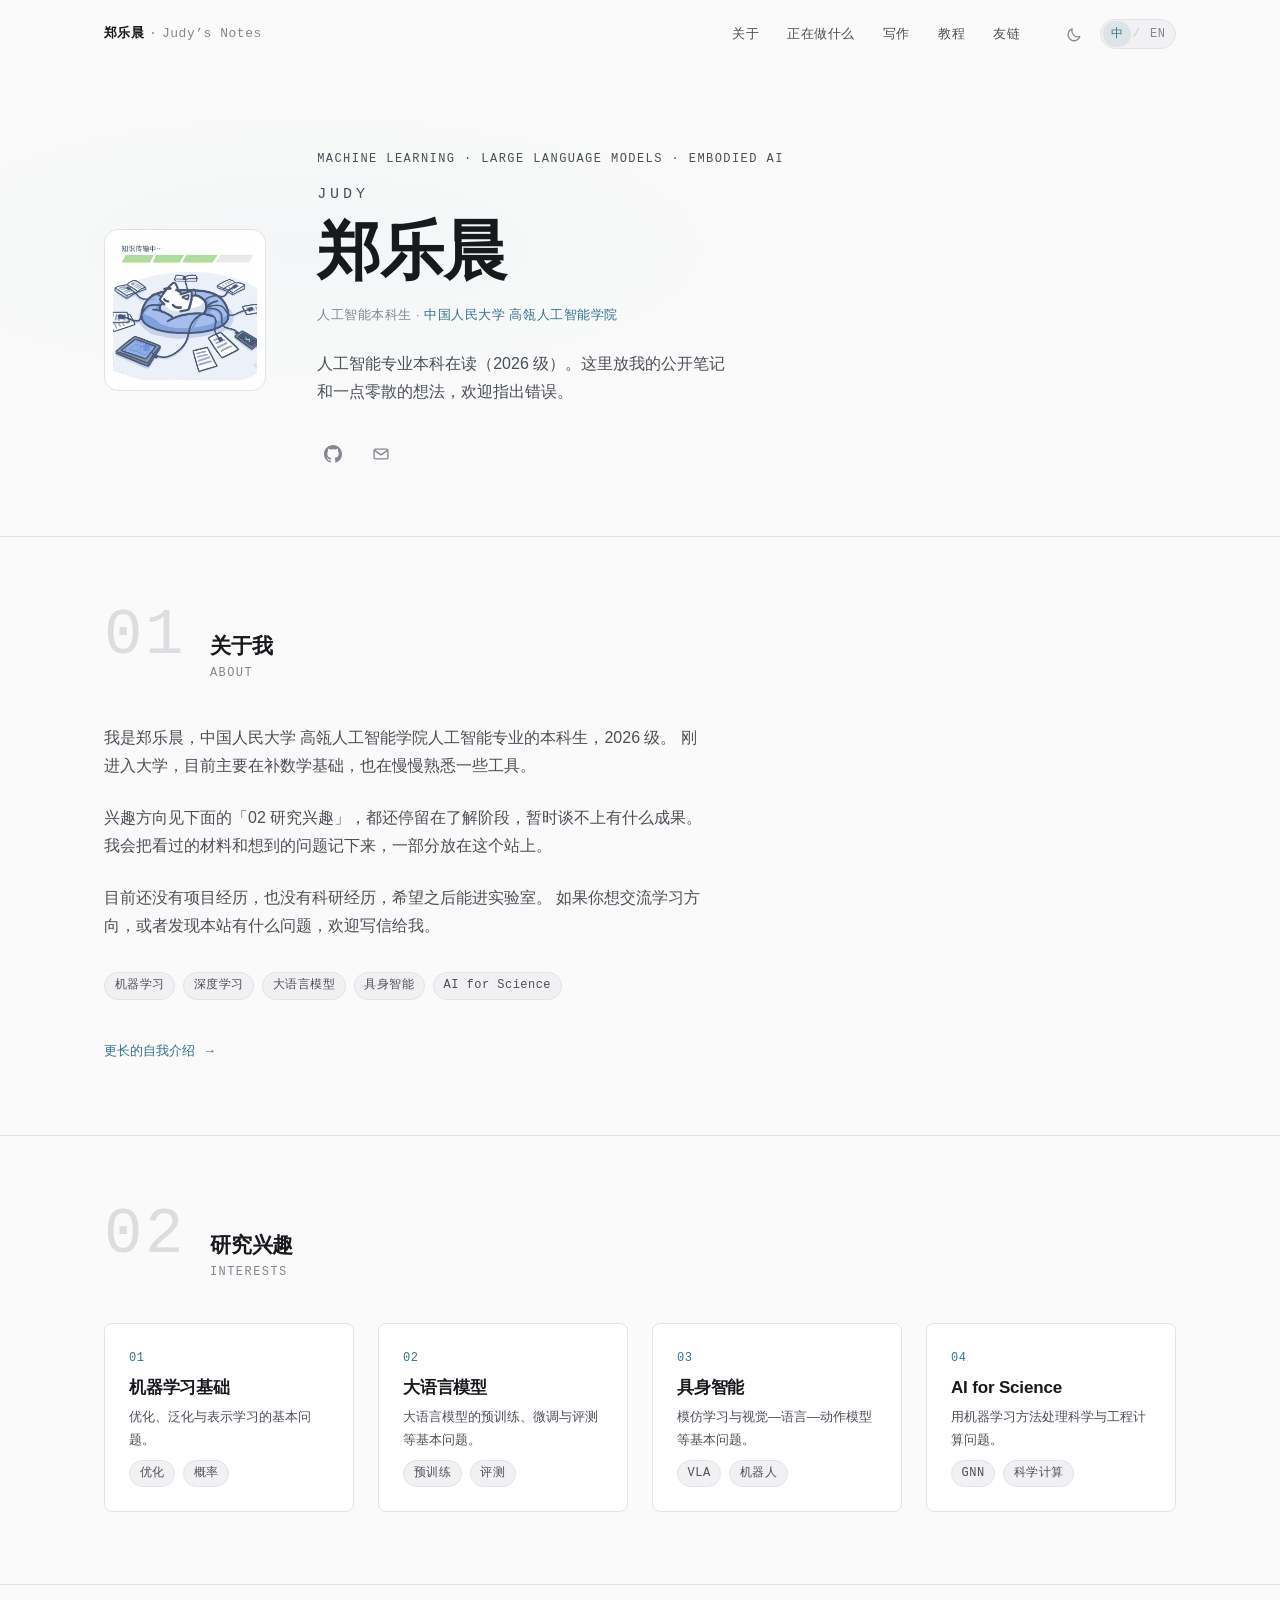
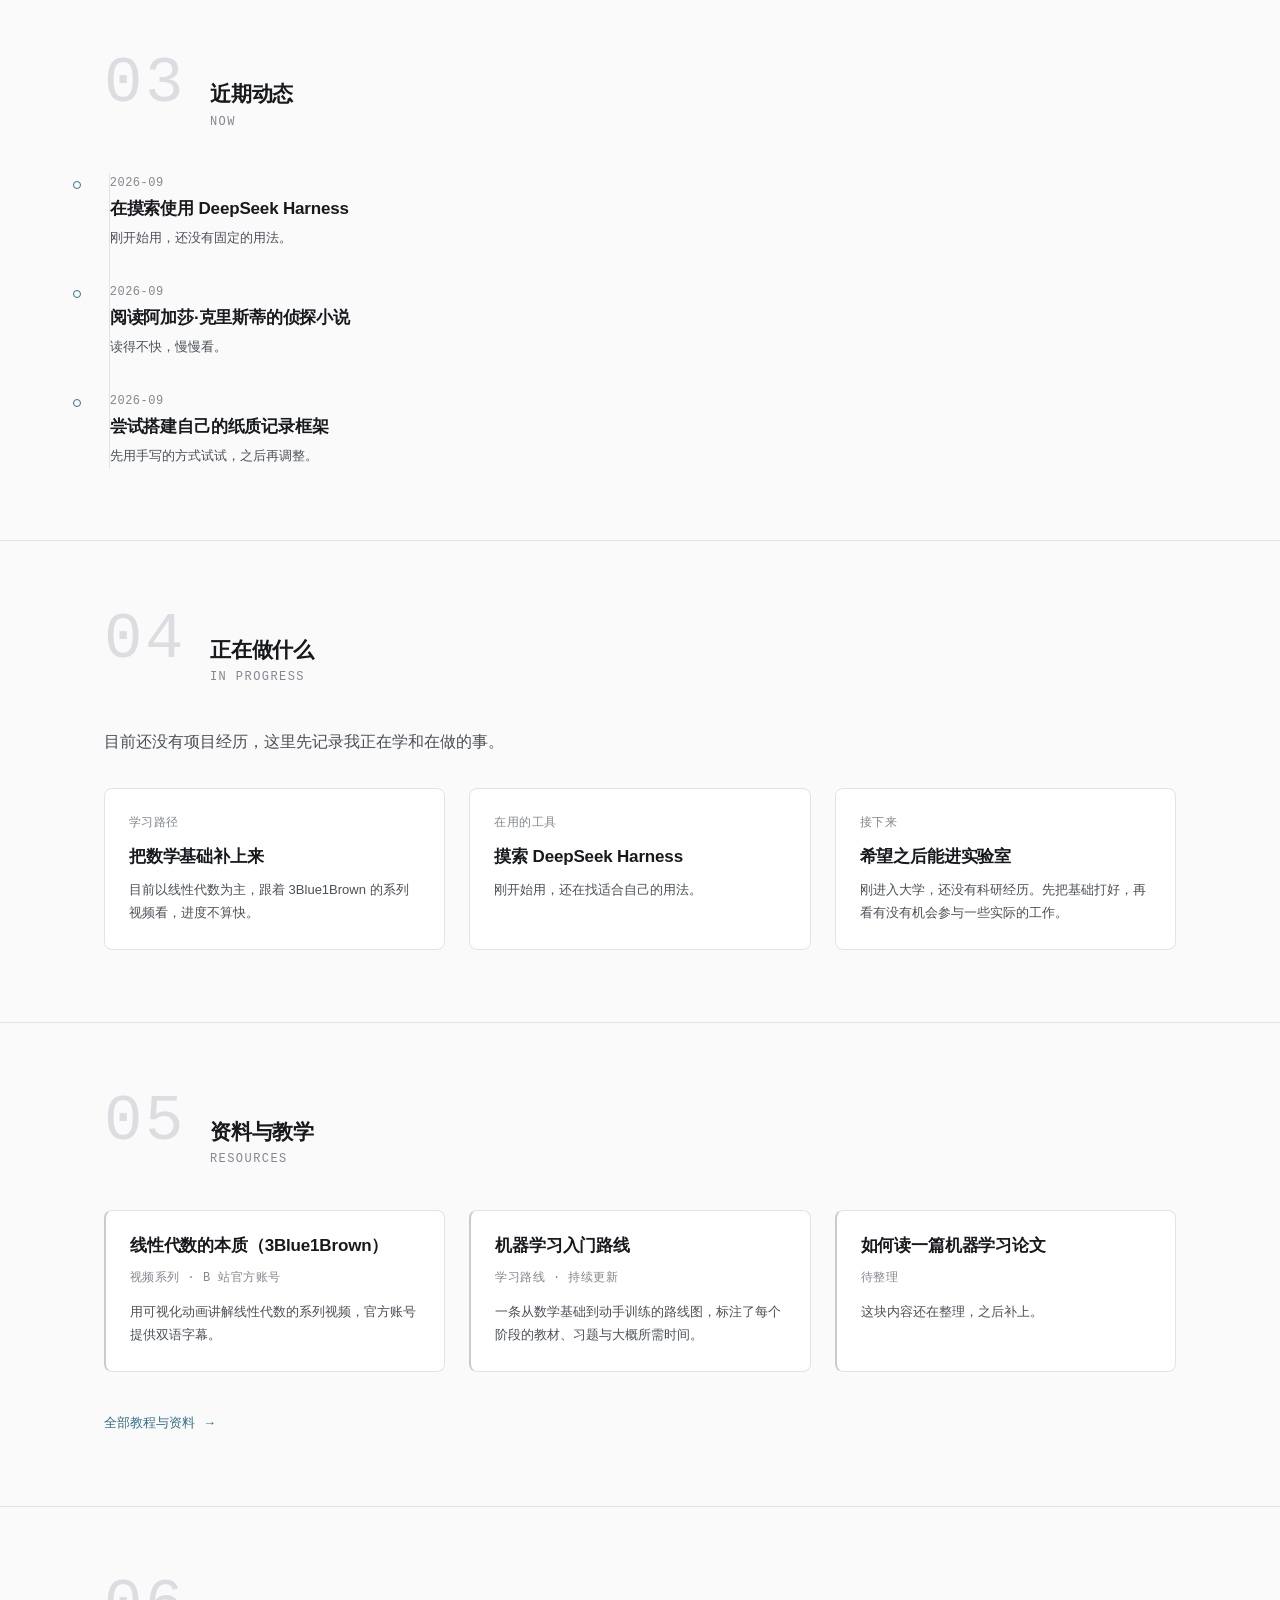
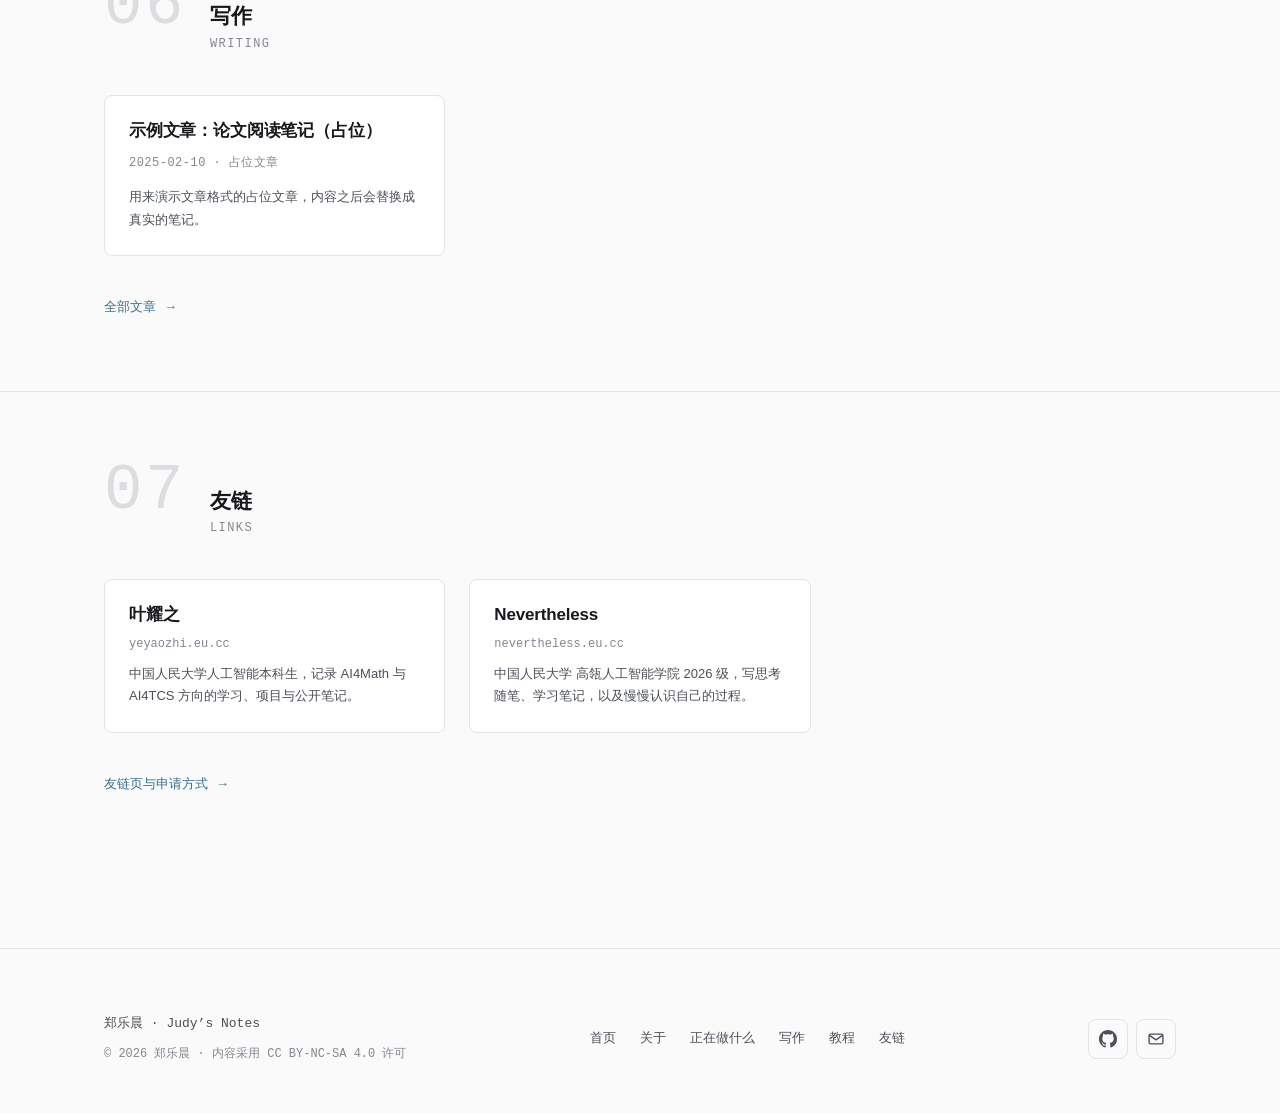
==== commit 6017a500: "新增友链：Nevertheless" ====
--- a/index.html
+++ b/index.html
@@ -398,17 +398,16 @@
             <p class="friend__desc">中国人民大学人工智能本科生，记录 AI4Math 与 AI4TCS 方向的学习、项目与公开笔记。</p>
           </a>
 
+          <a class="card friend reveal" href="https://nevertheless.eu.cc/" target="_blank" rel="noopener">
+            <h3 class="friend__name">Nevertheless</h3>
+            <p class="friend__domain">nevertheless.eu.cc</p>
+            <p class="friend__desc">中国人民大学 高瓴人工智能学院 2026 级，写思考随笔、学习笔记，以及慢慢认识自己的过程。</p>
+          </a>
+
           <!--
-            新增友链：复制下面这个块，改四处（href / 名称 / 域名 / 简介）即可。
+            新增友链：复制上面这个块，改四处（href / 名称 / 域名 / 简介）即可。
             外链务必保留 target="_blank" rel="noopener"。
-
-            <a class="card friend reveal" href="https://对方网址" target="_blank" rel="noopener">
-              <h3 class="friend__name">对方名称</h3>
-              <p class="friend__domain">显示的域名</p>
-              <p class="friend__desc">一句话介绍</p>
-            </a>
-
-            完整列表与申请方式见 links/index.html
+            完整列表与申请方式见 links/index.html，那边也要同步加一条。
           -->
         </div>
 
--- a/assets/css/components.css
+++ b/assets/css/components.css
@@ -452,7 +452,7 @@
   object-position: center;
 }
 
-/* 图标链接（GitHub / 邮箱 / RSS） */
+/* 图标链接（GitHub / 邮箱） */
 .icon-link {
   display: inline-flex;
   align-items: center;
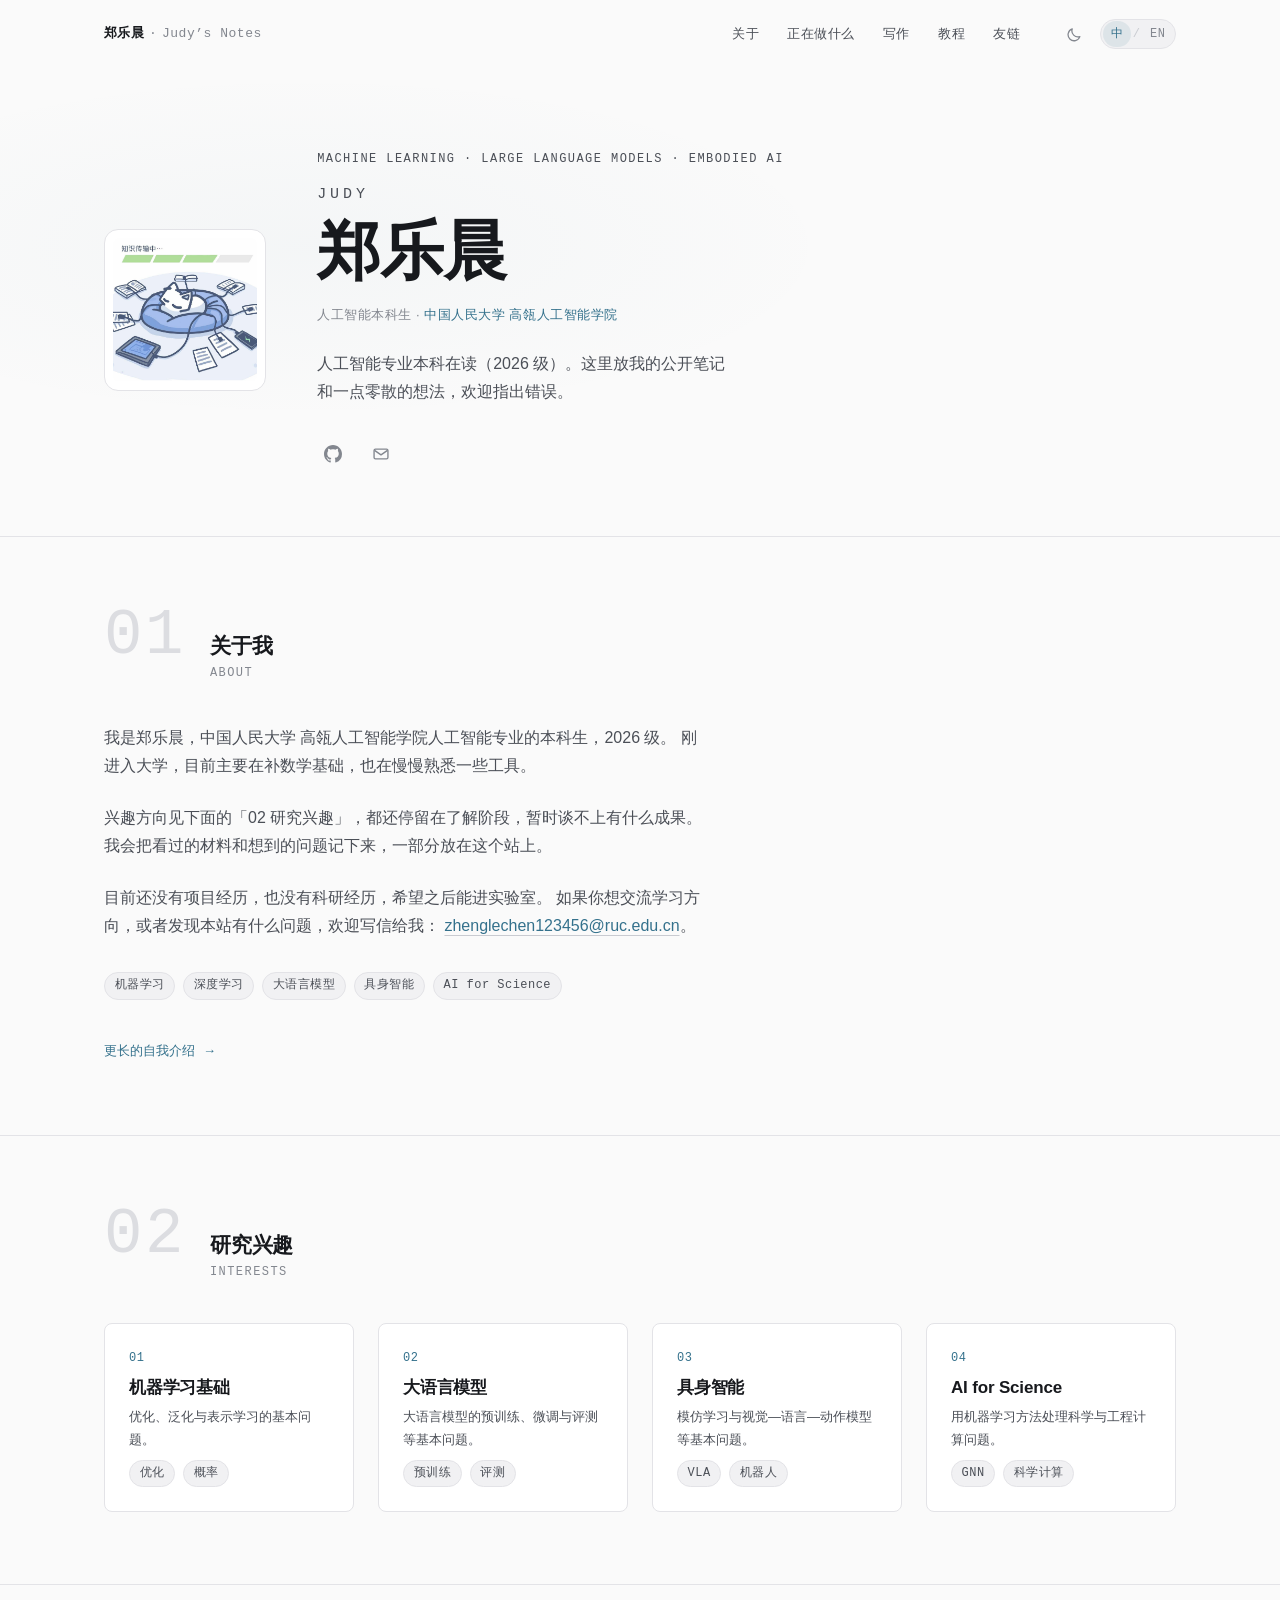
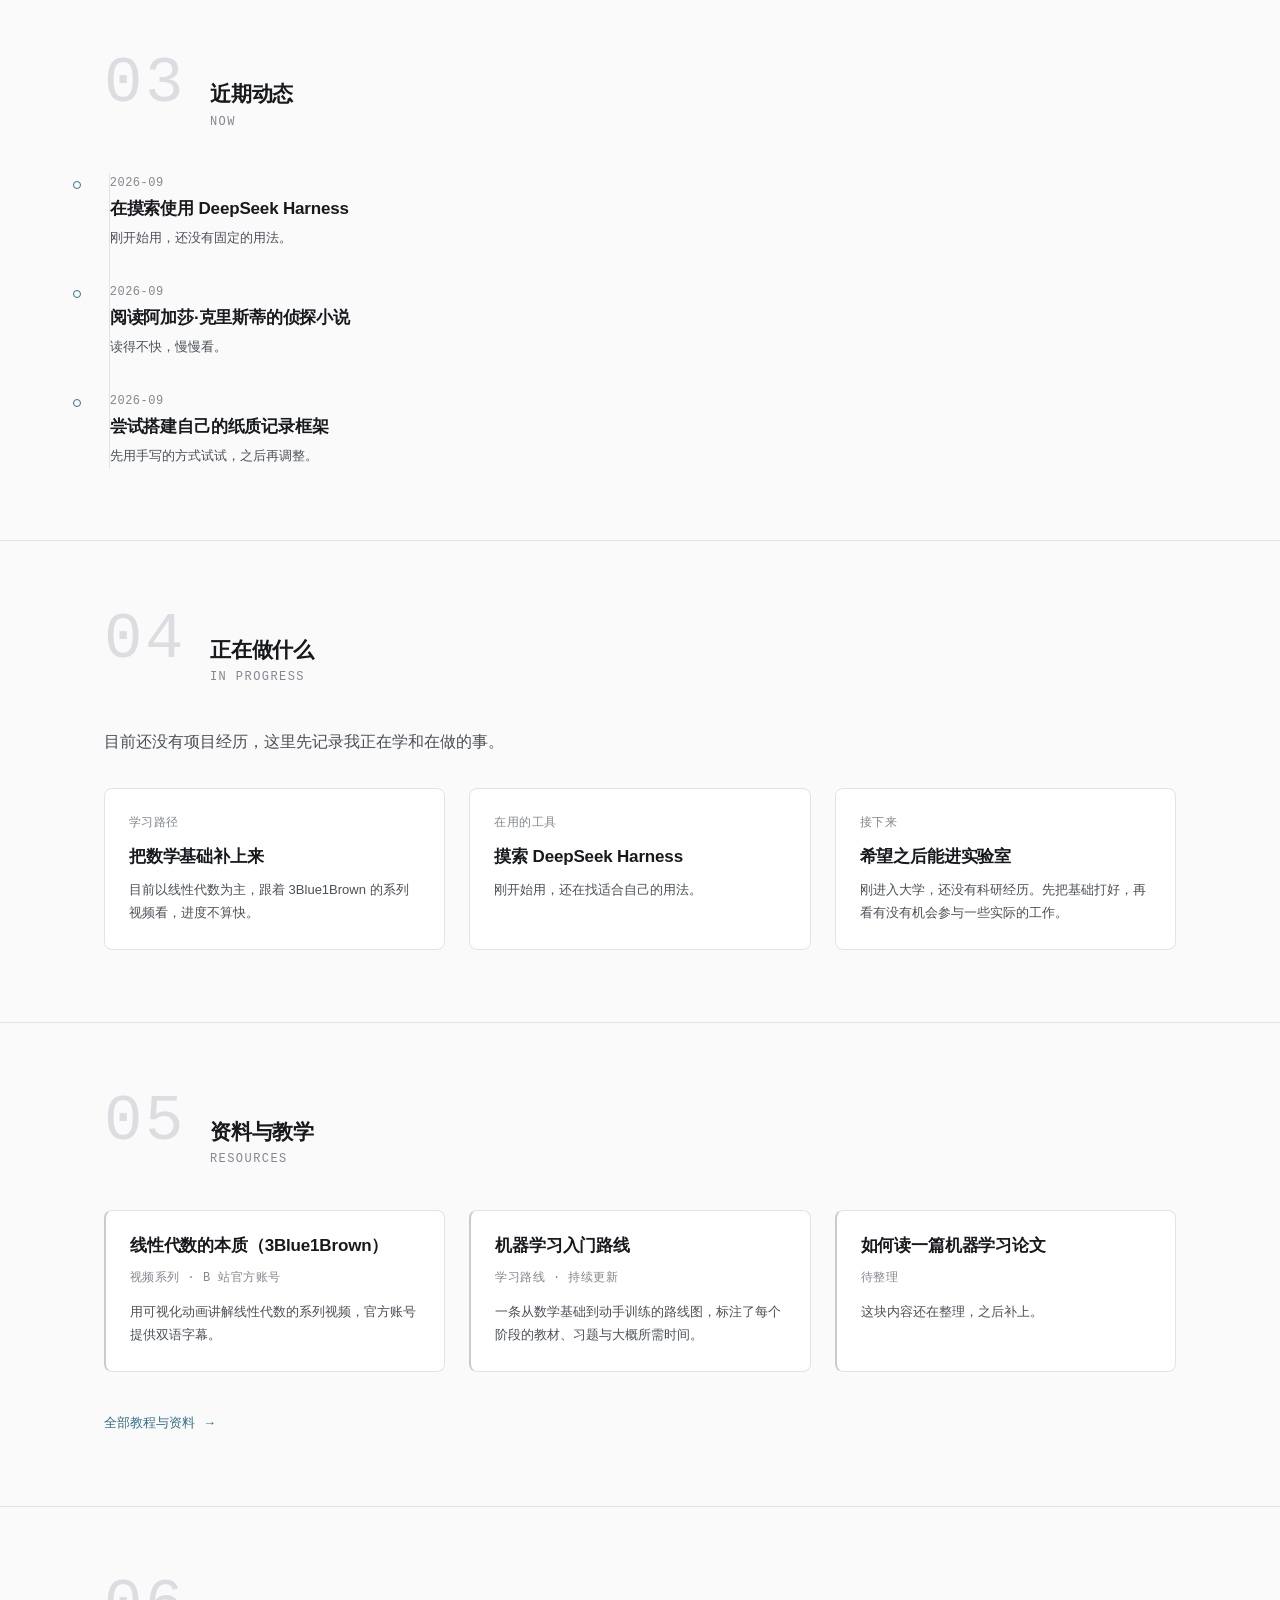
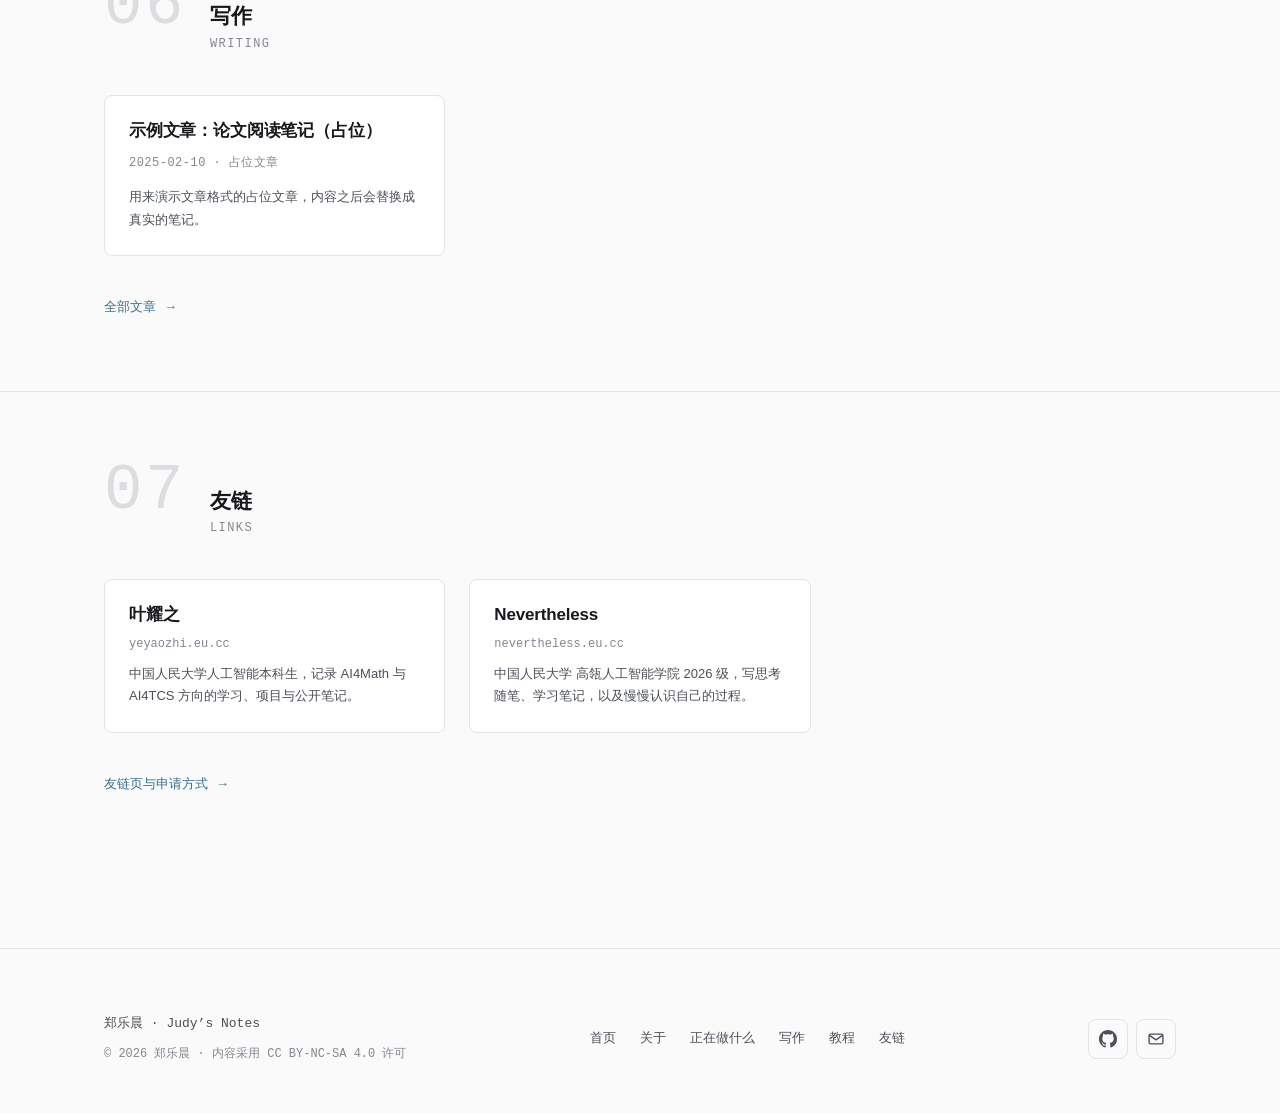
==== commit 38594603: "邮箱地址改为可见文字，图标补充悬停提示" ====
--- a/index.html
+++ b/index.html
@@ -95,14 +95,14 @@
 
           <ul class="hero__socials">
             <li>
-              <a class="icon-link" href="https://github.com/zhenglechen123456" aria-label="GitHub 主页" rel="me noopener" target="_blank">
+              <a class="icon-link" href="https://github.com/zhenglechen123456" aria-label="GitHub 主页" title="GitHub 主页" rel="me noopener" target="_blank">
                 <svg viewBox="0 0 16 16" fill="currentColor" aria-hidden="true" focusable="false">
                   <path d="M8 0C3.58 0 0 3.58 0 8c0 3.54 2.29 6.53 5.47 7.59.4.07.55-.17.55-.38 0-.19-.01-.82-.01-1.49-2.01.37-2.53-.49-2.69-.94-.09-.23-.48-.94-.82-1.13-.28-.15-.68-.52-.01-.53.63-.01 1.08.58 1.23.82.72 1.21 1.87.87 2.33.66.07-.52.28-.87.51-1.07-1.78-.2-3.64-.89-3.64-3.95 0-.87.31-1.59.82-2.15-.08-.2-.36-1.02.08-2.12 0 0 .67-.21 2.2.82.64-.18 1.32-.27 2-.27s1.36.09 2 .27c1.53-1.04 2.2-.82 2.2-.82.44 1.1.16 1.92.08 2.12.51.56.82 1.27.82 2.15 0 3.07-1.87 3.75-3.65 3.95.29.25.54.73.54 1.48 0 1.07-.01 1.93-.01 2.2 0 .21.15.46.55.38A8.01 8.01 0 0 0 16 8c0-4.42-3.58-8-8-8Z" />
                 </svg>
               </a>
             </li>
             <li>
-              <a class="icon-link" href="mailto:3539820258@qq.com" aria-label="发送邮件给郑乐晨">
+              <a class="icon-link" href="mailto:zhenglechen123456@ruc.edu.cn" aria-label="发送邮件给郑乐晨" title="发送邮件给郑乐晨">
                 <svg viewBox="0 0 20 20" fill="none" stroke="currentColor" stroke-width="1.5" stroke-linejoin="round" aria-hidden="true" focusable="false">
                   <rect x="2.3" y="4.6" width="15.4" height="10.8" rx="1.6" />
                   <path d="m2.8 6 7.2 5 7.2-5" />
@@ -139,7 +139,8 @@
           <!-- TODO: 替换为第 3 段（你在找什么机会 / 如何联系你） -->
           <p>
             目前还没有项目经历，也没有科研经历，希望之后能进实验室。
-            如果你想交流学习方向，或者发现本站有什么问题，欢迎写信给我。
+            如果你想交流学习方向，或者发现本站有什么问题，欢迎写信给我：
+            <a href="mailto:zhenglechen123456@ruc.edu.cn">zhenglechen123456@ruc.edu.cn</a>。
           </p>
         </div>
 
@@ -437,14 +438,14 @@
 
       <ul class="site-footer__socials">
         <li>
-          <a class="icon-link" href="https://github.com/zhenglechen123456" aria-label="GitHub 主页" rel="me noopener" target="_blank">
+          <a class="icon-link" href="https://github.com/zhenglechen123456" aria-label="GitHub 主页" title="GitHub 主页" rel="me noopener" target="_blank">
             <svg viewBox="0 0 16 16" fill="currentColor" aria-hidden="true" focusable="false">
               <path d="M8 0C3.58 0 0 3.58 0 8c0 3.54 2.29 6.53 5.47 7.59.4.07.55-.17.55-.38 0-.19-.01-.82-.01-1.49-2.01.37-2.53-.49-2.69-.94-.09-.23-.48-.94-.82-1.13-.28-.15-.68-.52-.01-.53.63-.01 1.08.58 1.23.82.72 1.21 1.87.87 2.33.66.07-.52.28-.87.51-1.07-1.78-.2-3.64-.89-3.64-3.95 0-.87.31-1.59.82-2.15-.08-.2-.36-1.02.08-2.12 0 0 .67-.21 2.2.82.64-.18 1.32-.27 2-.27s1.36.09 2 .27c1.53-1.04 2.2-.82 2.2-.82.44 1.1.16 1.92.08 2.12.51.56.82 1.27.82 2.15 0 3.07-1.87 3.75-3.65 3.95.29.25.54.73.54 1.48 0 1.07-.01 1.93-.01 2.2 0 .21.15.46.55.38A8.01 8.01 0 0 0 16 8c0-4.42-3.58-8-8-8Z" />
             </svg>
           </a>
         </li>
         <li>
-          <a class="icon-link" href="mailto:3539820258@qq.com" aria-label="发送邮件给郑乐晨">
+          <a class="icon-link" href="mailto:zhenglechen123456@ruc.edu.cn" aria-label="发送邮件给郑乐晨" title="发送邮件给郑乐晨">
             <svg viewBox="0 0 20 20" fill="none" stroke="currentColor" stroke-width="1.5" stroke-linejoin="round" aria-hidden="true" focusable="false">
               <rect x="2.3" y="4.6" width="15.4" height="10.8" rx="1.6" />
               <path d="m2.8 6 7.2 5 7.2-5" />
